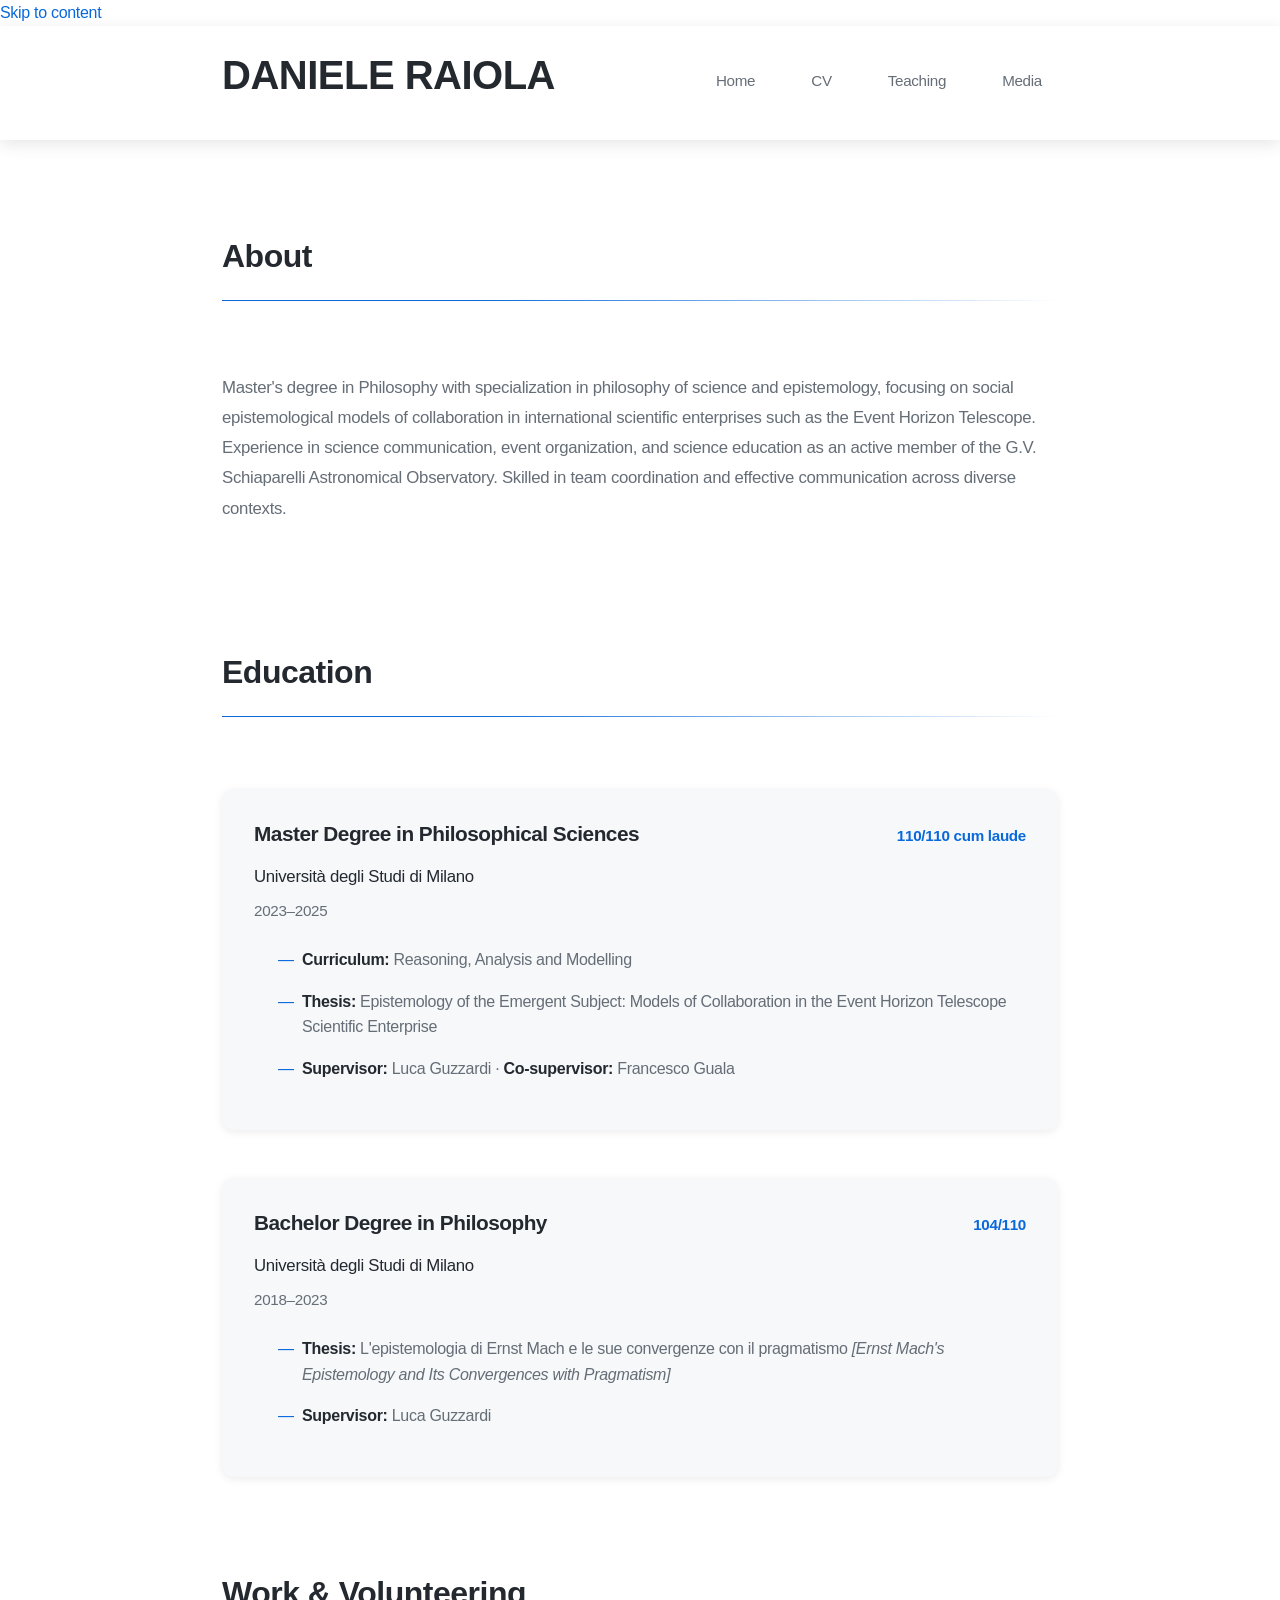
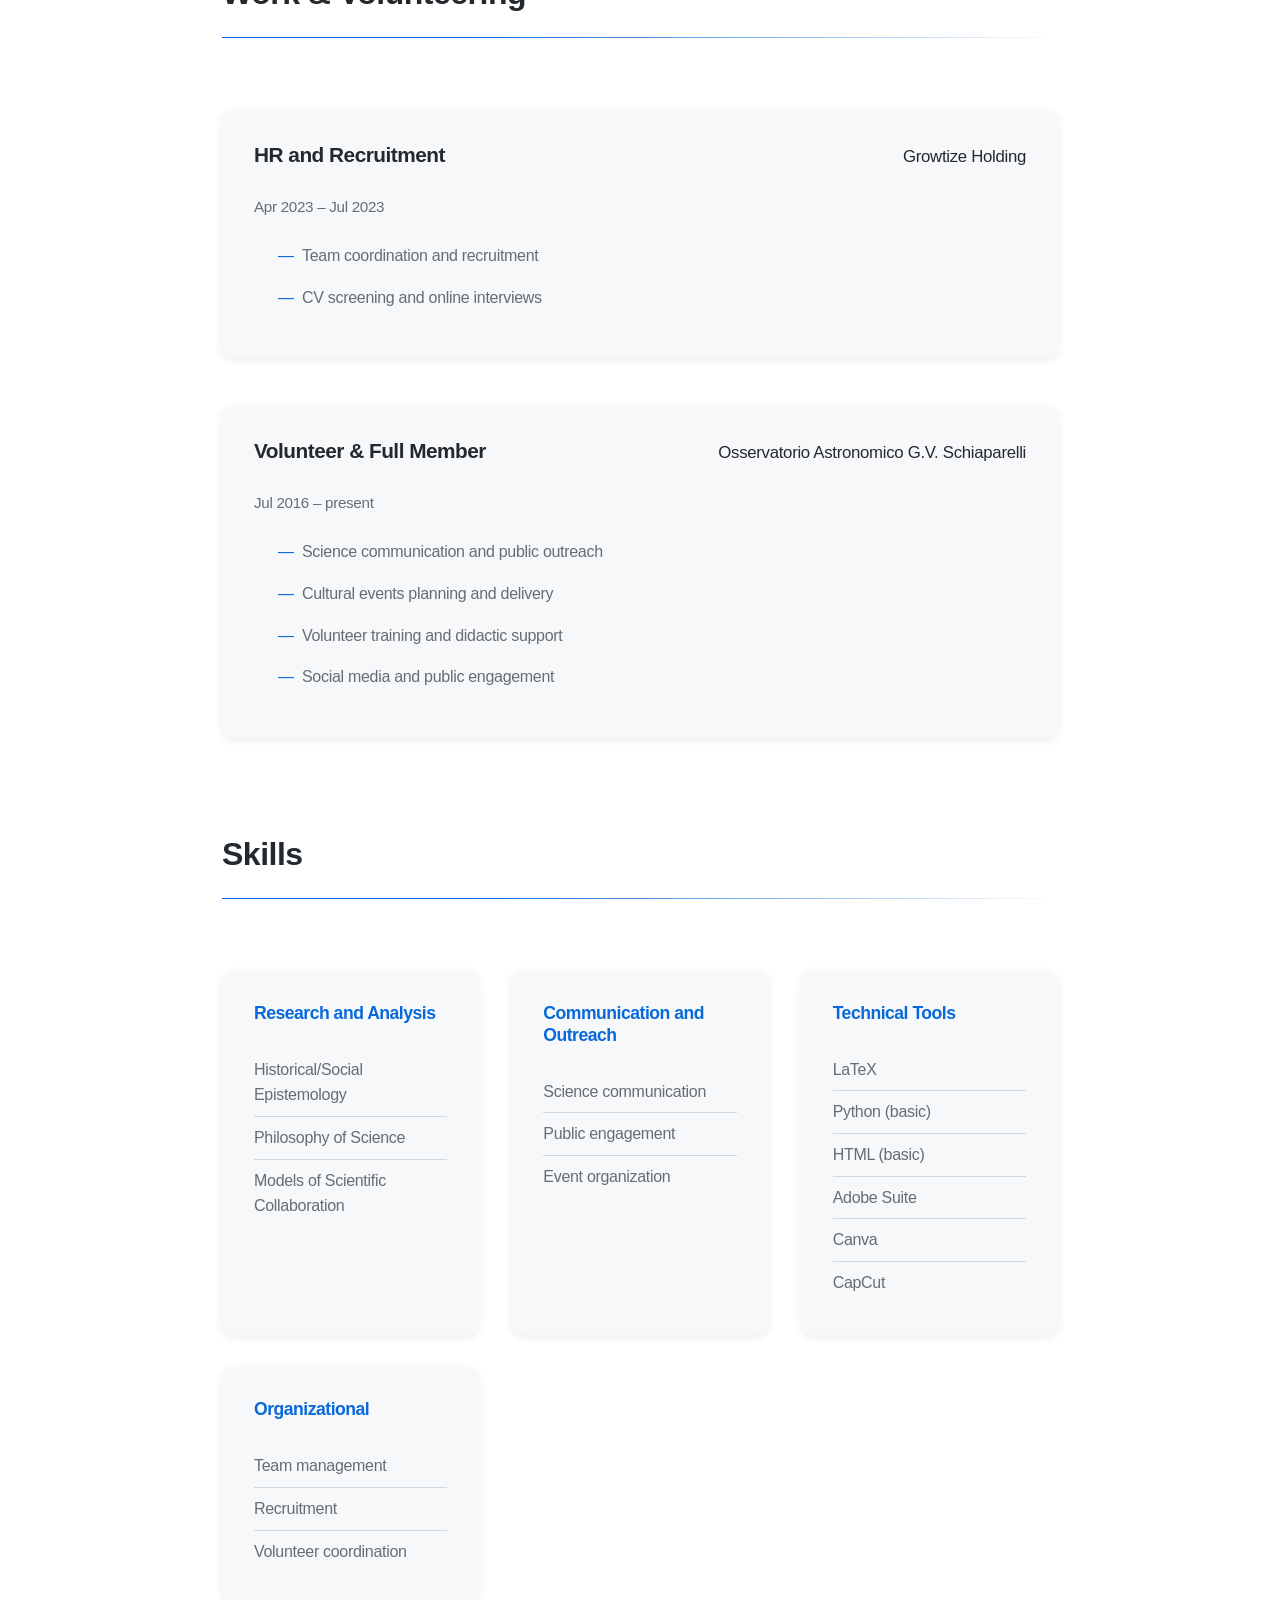
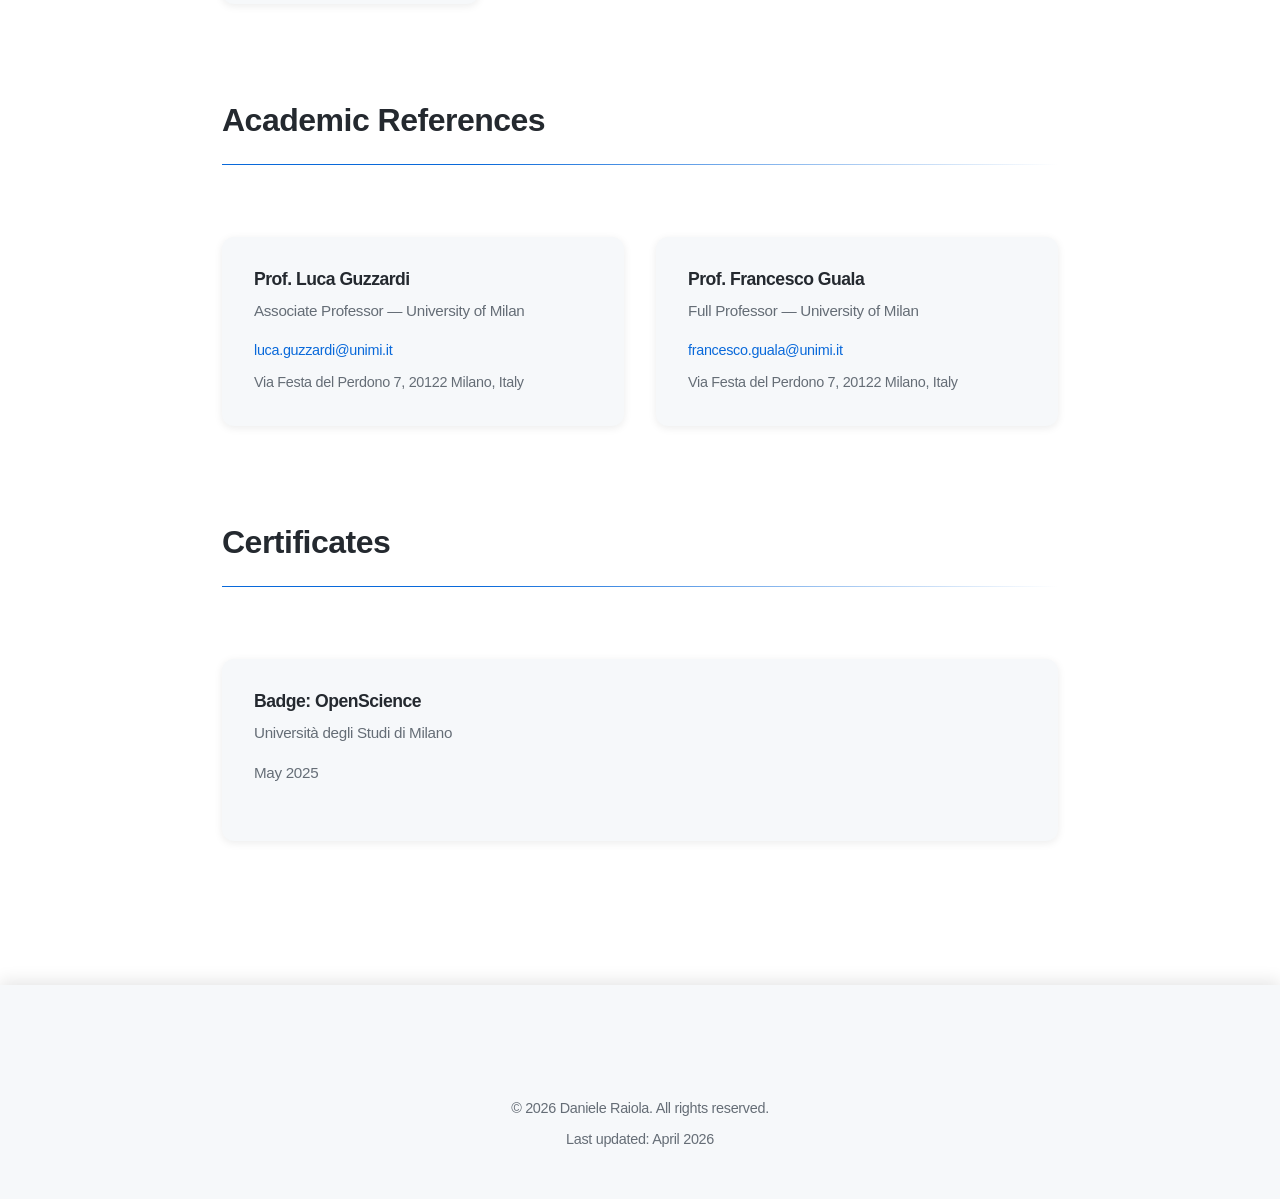
==== cv.html @ 961002ed "Add minimalist CSS styles and create teaching page - Introduced a new CSS file (main-new.css) with a" ====
<!DOCTYPE html>
<html lang="en">
<head>
    <meta charset="UTF-8">
    <meta name="viewport" content="width=device-width, initial-scale=1.0">
    <meta name="description" content="Daniele Raiola - CV">
    <meta name="author" content="Daniele Raiola">
    <title>CV - Daniele Raiola</title>
    <link rel="stylesheet" href="styles/main.css">
</head>
<body>
    <a href="#main-content" class="skip-to-content">Skip to content</a>

    <!-- Navigation Header -->
    <header class="header">
        <div class="container">
            <div class="header-content">
                <div class="title-block">
                    <h1>DANIELE RAIOLA</h1>
                </div>
                <nav class="nav">
                    <a href="index.html" class="nav-link">Home</a>
                    <a href="cv.html" class="nav-link active">CV</a>
                    <a href="teaching.html" class="nav-link">Teaching</a>
                    <a href="media.html" class="nav-link">Media</a>
                </nav>
            </div>
        </div>
    </header>

    <main id="main-content">
        <!-- About Section -->
        <section class="section">
            <div class="container">
                <h2>About</h2>
                <p class="section-intro">
                    Master's degree in Philosophy with specialization in philosophy of science and epistemology, 
                    focusing on social epistemological models of collaboration in international scientific enterprises 
                    such as the Event Horizon Telescope. Experience in science communication, event organization, and 
                    science education as an active member of the G.V. Schiaparelli Astronomical Observatory. Skilled in 
                    team coordination and effective communication across diverse contexts.
                </p>
            </div>
        </section>

        <!-- Education Section -->
        <section class="section">
            <div class="container">
                <h2>Education</h2>
                
                <article class="education-item">
                    <div class="education-header">
                        <h3 class="degree-title">Master Degree in Philosophical Sciences</h3>
                        <span class="grade">110/110 cum laude</span>
                    </div>
                    <p class="institution">Università degli Studi di Milano</p>
                    <p class="date">2023–2025</p>
                    <ul class="details-list">
                        <li><strong>Curriculum:</strong> Reasoning, Analysis and Modelling</li>
                        <li><strong>Thesis:</strong> Epistemology of the Emergent Subject: Models of Collaboration in the Event Horizon Telescope Scientific Enterprise</li>
                        <li><strong>Supervisor:</strong> Luca Guzzardi · <strong>Co-supervisor:</strong> Francesco Guala</li>
                    </ul>
                </article>

                <article class="education-item">
                    <div class="education-header">
                        <h3 class="degree-title">Bachelor Degree in Philosophy</h3>
                        <span class="grade">104/110</span>
                    </div>
                    <p class="institution">Università degli Studi di Milano</p>
                    <p class="date">2018–2023</p>
                    <ul class="details-list">
                        <li><strong>Thesis:</strong> L'epistemologia di Ernst Mach e le sue convergenze con il pragmatismo <em>[Ernst Mach's Epistemology and Its Convergences with Pragmatism]</em></li>
                        <li><strong>Supervisor:</strong> Luca Guzzardi</li>
                    </ul>
                </article>
            </div>
        </section>

        <!-- Work & Volunteering Section -->
        <section class="section">
            <div class="container">
                <h2>Work & Volunteering</h2>

                <article class="work-item">
                    <div class="work-header">
                        <h3 class="position-title">HR and Recruitment</h3>
                        <p class="organization">Growtize Holding</p>
                    </div>
                    <p class="date">Apr 2023 – Jul 2023</p>
                    <ul class="details-list">
                        <li>Team coordination and recruitment</li>
                        <li>CV screening and online interviews</li>
                    </ul>
                </article>

                <article class="work-item">
                    <div class="work-header">
                        <h3 class="position-title">Volunteer & Full Member</h3>
                        <p class="organization">Osservatorio Astronomico G.V. Schiaparelli</p>
                    </div>
                    <p class="date">Jul 2016 – present</p>
                    <ul class="details-list">
                        <li>Science communication and public outreach</li>
                        <li>Cultural events planning and delivery</li>
                        <li>Volunteer training and didactic support</li>
                        <li>Social media and public engagement</li>
                    </ul>
                </article>
            </div>
        </section>

        <!-- Skills Section -->
        <section class="section">
            <div class="container">
                <h2>Skills</h2>
                
                <div class="skills-grid">
                    <article class="skill-category">
                        <h3 class="skill-category-title">Research and Analysis</h3>
                        <ul class="skill-list">
                            <li>Historical/Social Epistemology</li>
                            <li>Philosophy of Science</li>
                            <li>Models of Scientific Collaboration</li>
                        </ul>
                    </article>

                    <article class="skill-category">
                        <h3 class="skill-category-title">Communication and Outreach</h3>
                        <ul class="skill-list">
                            <li>Science communication</li>
                            <li>Public engagement</li>
                            <li>Event organization</li>
                        </ul>
                    </article>

                    <article class="skill-category">
                        <h3 class="skill-category-title">Technical Tools</h3>
                        <ul class="skill-list">
                            <li>LaTeX</li>
                            <li>Python (basic)</li>
                            <li>HTML (basic)</li>
                            <li>Adobe Suite</li>
                            <li>Canva</li>
                            <li>CapCut</li>
                        </ul>
                    </article>

                    <article class="skill-category">
                        <h3 class="skill-category-title">Organizational</h3>
                        <ul class="skill-list">
                            <li>Team management</li>
                            <li>Recruitment</li>
                            <li>Volunteer coordination</li>
                        </ul>
                    </article>
                </div>
            </div>
        </section>

        <!-- Academic References Section -->
        <section class="section">
            <div class="container">
                <h2>Academic References</h2>
                
                <div class="references-grid">
                    <article class="reference-item">
                        <h3 class="reference-name">Prof. Luca Guzzardi</h3>
                        <p class="reference-title">Associate Professor — University of Milan</p>
                        <ul class="reference-contact">
                            <li><a href="mailto:luca.guzzardi@unimi.it">luca.guzzardi@unimi.it</a></li>
                            <li>Via Festa del Perdono 7, 20122 Milano, Italy</li>
                        </ul>
                    </article>

                    <article class="reference-item">
                        <h3 class="reference-name">Prof. Francesco Guala</h3>
                        <p class="reference-title">Full Professor — University of Milan</p>
                        <ul class="reference-contact">
                            <li><a href="mailto:francesco.guala@unimi.it">francesco.guala@unimi.it</a></li>
                            <li>Via Festa del Perdono 7, 20122 Milano, Italy</li>
                        </ul>
                    </article>
                </div>
            </div>
        </section>

        <!-- Certificates Section -->
        <section class="section">
            <div class="container">
                <h2>Certificates</h2>
                
                <article class="certificate-item">
                    <h3 class="cert-title">Badge: OpenScience</h3>
                    <p class="cert-issuer">Università degli Studi di Milano</p>
                    <p class="date">May 2025</p>
                </article>
            </div>
        </section>
    </main>

    <!-- Footer -->
    <footer class="footer">
        <div class="container">
            <div class="footer-meta">
                <p class="copyright">© 2026 Daniele Raiola. All rights reserved.</p>
                <p class="last-updated">Last updated: April 2026</p>
            </div>
        </div>
    </footer>

    <!-- Smooth scroll behavior script -->
    <script>
        document.querySelectorAll('a[href^="#"]').forEach(anchor => {
            anchor.addEventListener('click', function (e) {
                e.preventDefault();
                const target = document.querySelector(this.getAttribute('href'));
                if (target) {
                    target.scrollIntoView({
                        behavior: 'smooth',
                        block: 'start'
                    });
                }
            });
        });
    </script>
</body>
</html>
---- styles/main.css ----
/* ============================================================================
   ACADEMIC PORTFOLIO - DANIELE RAIOLA
   Clean, minimal design with dark-mode support
   ============================================================================ */

/* CSS Variables - Dark Mode (Default) */
:root {
    --color-bg: #0d1117;
    --color-bg-alt: #161b22;
    --color-text: #e0e0e0;
    --color-text-secondary: #a0a0a0;
    --color-accent: #58a6ff;
    --color-border: #30363d;
    --color-hover: #1f6feb;
    
    --font-primary: -apple-system, BlinkMacSystemFont, "Segoe UI", Roboto, "Helvetica Neue", Arial, sans-serif;
    --font-mono: "SF Mono", Monaco, "Cascadia Code", "Roboto Mono", Consolas, "Courier New", monospace;
    
    --spacing-xs: 0.5rem;
    --spacing-sm: 1rem;
    --spacing-md: 1.5rem;
    --spacing-lg: 2rem;
    --spacing-xl: 3rem;
    
    --transition: all 0.3s cubic-bezier(0.4, 0.0, 0.2, 1);
    --transition-fast: all 0.15s cubic-bezier(0.4, 0.0, 0.2, 1);
    --transition-slow: all 0.5s cubic-bezier(0.4, 0.0, 0.2, 1);
    
    /* Neumorphism Shadow Depth */
    --shadow-sm: 0 2px 8px rgba(0, 0, 0, 0.15);
    --shadow-md: 0 4px 16px rgba(0, 0, 0, 0.2);
    --shadow-lg: 0 8px 24px rgba(0, 0, 0, 0.25);
    --shadow-xl: 0 12px 32px rgba(0, 0, 0, 0.3);
    --shadow-inset: inset 0 2px 4px rgba(0, 0, 0, 0.2);
    --shadow-inset-light: inset 0 1px 2px rgba(0, 0, 0, 0.1);
    
    --border-radius-sm: 8px;
    --border-radius-md: 12px;
    --border-radius-lg: 16px;
}

/* CSS Variables - Light Mode */
@media (prefers-color-scheme: light) {
    :root {
        --color-bg: #ffffff;
        --color-bg-alt: #f6f8fa;
        --color-text: #24292f;
        --color-text-secondary: #656d76;
        --color-accent: #0969da;
        --color-border: #d0d7de;
        --color-hover: #0860ca;
        
        /* Light Mode Shadow Depth */
        --shadow-sm: 0 2px 8px rgba(0, 0, 0, 0.08);
        --shadow-md: 0 4px 16px rgba(0, 0, 0, 0.1);
        --shadow-lg: 0 8px 24px rgba(0, 0, 0, 0.12);
        --shadow-xl: 0 12px 32px rgba(0, 0, 0, 0.15);
        --shadow-inset: inset 0 2px 4px rgba(0, 0, 0, 0.05);
        --shadow-inset-light: inset 0 1px 2px rgba(0, 0, 0, 0.03);
    }
}

/* ============================================================================
   RESET & BASE STYLES
   ============================================================================ */

* {
    margin: 0;
    padding: 0;
    box-sizing: border-box;
}

html {
    scroll-behavior: smooth;
}

body {
    font-family: var(--font-primary);
    background-color: var(--color-bg);
    color: var(--color-text);
    line-height: 1.6;
    letter-spacing: -0.3px;
    transition: background-color var(--transition-slow), color var(--transition-slow);
}

/* ============================================================================
   TYPOGRAPHY
   ============================================================================ */

h1, h2, h3, h4, h5, h6 {
    font-weight: 600;
    line-height: 1.25;
    margin-bottom: var(--spacing-md);
    letter-spacing: -0.5px;
}

h1 {
    font-size: 2.5rem;
    margin-bottom: var(--spacing-sm);
}

h2 {
    font-size: 2rem;
    border-bottom: none;
    padding-bottom: var(--spacing-md);
    margin-bottom: var(--spacing-xl);
    position: relative;
}

h2::after {
    content: '';
    display: block;
    width: 100%;
    height: 1px;
    background: linear-gradient(90deg, var(--color-accent) 0%, var(--color-accent) 30%, transparent 100%);
    margin-top: var(--spacing-md);
}

h3 {
    font-size: 1.5rem;
}

h4 {
    font-size: 1.125rem;
}

p {
    margin-bottom: var(--spacing-md);
}

/* Section title special style */
.section-title {
    font-size: 2rem;
    margin-top: 0;
}

.main-title {
    color: var(--color-text);
    margin-bottom: var(--spacing-xs);
}

.tagline {
    font-size: 1rem;
    color: var(--color-text-secondary);
    font-weight: 400;
    letter-spacing: 0.5px;
    margin-bottom: 0;
}

/* ============================================================================
   LINKS & INTERACTIVE
   ============================================================================ */

a {
    color: var(--color-accent);
    text-decoration: none;
    transition: color var(--transition-fast);
    position: relative;
}

a:hover {
    color: var(--color-hover);
    text-decoration: none;
}

a:not(.nav-link):not(.download-btn)::after {
    content: '';
    position: absolute;
    bottom: -2px;
    left: 0;
    width: 0;
    height: 2px;
    background-color: var(--color-hover);
    transition: width var(--transition-fast);
}

a:not(.nav-link):not(.download-btn):hover::after {
    width: 100%;
}

/* ============================================================================
   LAYOUT & CONTAINER
   ============================================================================ */

.container {
    max-width: 900px;
    margin: 0 auto;
    padding: 0 var(--spacing-lg);
}

main {
    padding: var(--spacing-xl) 0;
}

/* ============================================================================
   HEADER & NAVIGATION
   ============================================================================ */

.header {
    background-color: var(--color-bg-alt);
    border-bottom: none;
    position: sticky;
    top: 0;
    z-index: 100;
    backdrop-filter: blur(10px);
    background-color: rgba(13, 17, 23, 0.85);
    box-shadow: var(--shadow-md);
    transition: box-shadow var(--transition);
}

@media (prefers-color-scheme: light) {
    .header {
        background-color: rgba(255, 255, 255, 0.85);
        box-shadow: var(--shadow-md);
    }
}

.header-content {
    display: flex;
    justify-content: space-between;
    align-items: center;
    padding: var(--spacing-md) 0;
    gap: var(--spacing-lg);
}

.title-block {
    flex-shrink: 0;
}

.nav {
    display: flex;
    gap: var(--spacing-md);
    flex-wrap: wrap;
    justify-content: flex-end;
    align-items: center;
}

.nav-link {
    font-size: 0.95rem;
    font-weight: 500;
    color: var(--color-text-secondary);
    padding: var(--spacing-xs) var(--spacing-sm);
    border-bottom: 2px solid transparent;
    transition: var(--transition-fast);
    position: relative;
}

.nav-link:hover {
    color: var(--color-accent);
    border-bottom-color: var(--color-accent);
    text-decoration: none;
    transform: translateY(-2px);
}

/* ============================================================================
   SECTIONS
   ============================================================================ */

.section {
    padding: var(--spacing-xl) 0;
    border-bottom: none;
}

.section-intro {
    font-size: 1.05rem;
    color: var(--color-text-secondary);
    line-height: 1.8;
    margin-bottom: var(--spacing-lg);
}

/* ============================================================================
   EDUCATION & WORK ITEMS
   ============================================================================ */

.education-item,
.work-item {
    margin-bottom: var(--spacing-xl);
    padding: var(--spacing-lg);
    border-bottom: none;
    background-color: var(--color-bg-alt);
    border-radius: var(--border-radius-md);
    box-shadow: var(--shadow-sm);
    transition: var(--transition);
}

.education-item:hover,
.work-item:hover {
    box-shadow: var(--shadow-lg);
    transform: translateY(-2px);
}

.education-item:last-child,
.work-item:last-child {
    margin-bottom: 0;
}

.education-header,
.work-header {
    display: flex;
    justify-content: space-between;
    align-items: baseline;
    gap: var(--spacing-md);
    margin-bottom: var(--spacing-sm);
    flex-wrap: wrap;
}

.degree-title,
.position-title {
    margin-bottom: 0;
    font-size: 1.3rem;
}

.grade {
    font-size: 0.95rem;
    color: var(--color-accent);
    font-weight: 600;
    white-space: nowrap;
}

.institution,
.organization {
    font-size: 1.05rem;
    font-weight: 500;
    color: var(--color-text);
    margin-bottom: var(--spacing-xs);
}

.date {
    font-size: 0.95rem;
    color: var(--color-text-secondary);
    margin-bottom: var(--spacing-md);
}

.details-list {
    list-style: none;
    padding-left: var(--spacing-md);
}

.details-list li {
    margin-bottom: var(--spacing-sm);
    color: var(--color-text-secondary);
    position: relative;
    padding-left: var(--spacing-md);
}

.details-list li::before {
    content: "—";
    position: absolute;
    left: 0;
    color: var(--color-accent);
}

.details-list strong {
    color: var(--color-text);
    font-weight: 600;
}

/* ============================================================================
   SKILLS GRID
   ============================================================================ */

.skills-grid {
    display: grid;
    grid-template-columns: repeat(auto-fit, minmax(250px, 1fr));
    gap: var(--spacing-lg);
    margin-top: var(--spacing-lg);
}

.skill-category {
    padding: var(--spacing-lg);
    background-color: var(--color-bg-alt);
    border: none;
    border-radius: var(--border-radius-md);
    box-shadow: var(--shadow-sm);
    transition: var(--transition);
}

.skill-category:hover {
    box-shadow: var(--shadow-lg);
    transform: translateY(-4px);
    background-color: var(--color-bg-alt);
}

@media (prefers-color-scheme: light) {
    .skill-category:hover {
        background-color: var(--color-bg-alt);
    }
}

.skill-category-title {
    color: var(--color-accent);
    font-size: 1.1rem;
    margin-bottom: var(--spacing-md);
}

.skill-list {
    list-style: none;
}

.skill-list li {
    padding: var(--spacing-xs) 0;
    color: var(--color-text-secondary);
    border-bottom: 1px solid var(--color-border);
    padding-bottom: var(--spacing-xs);
}

.skill-list li:last-child {
    border-bottom: none;
}

/* ============================================================================
   SPEAKING & CONFERENCES
   ============================================================================ */

.speaking-subsection {
    margin-bottom: var(--spacing-xl);
}

.speaking-subsection:last-child {
    margin-bottom: 0;
}

.subsection-title {
    font-size: 1.3rem;
    color: var(--color-accent);
    margin-top: var(--spacing-lg);
    margin-bottom: var(--spacing-md);
    border-left: 3px solid var(--color-accent);
    padding-left: var(--spacing-md);
}

.speaking-item {
    margin-bottom: var(--spacing-lg);
    padding-bottom: var(--spacing-lg);
    border-bottom: 1px solid var(--color-border);
}

.speaking-item:last-child {
    border-bottom: none;
    margin-bottom: 0;
    padding-bottom: 0;
}

.speaking-title {
    font-size: 1.15rem;
    color: var(--color-text);
    margin-bottom: var(--spacing-xs);
}

.speaking-subtitle {
    font-size: 0.95rem;
    color: var(--color-text-secondary);
    font-style: italic;
    margin-bottom: var(--spacing-sm);
}

.location {
    font-size: 0.95rem;
    color: var(--color-text-secondary);
    margin-top: var(--spacing-xs);
}

/* ============================================================================
   REFERENCES & CERTIFICATES
   ============================================================================ */

.references-grid {
    display: grid;
    grid-template-columns: repeat(auto-fit, minmax(280px, 1fr));
    gap: var(--spacing-lg);
    margin-top: var(--spacing-lg);
}

.reference-item,
.certificate-item {
    padding: var(--spacing-lg);
    background-color: var(--color-bg-alt);
    border: none;
    border-radius: var(--border-radius-md);
    box-shadow: var(--shadow-sm);
    transition: var(--transition);
}

.reference-item:hover,
.certificate-item:hover {
    box-shadow: var(--shadow-lg);
    transform: translateY(-4px);
    background-color: var(--color-bg-alt);
}

@media (prefers-color-scheme: light) {
    .reference-item:hover,
    .certificate-item:hover {
        background-color: var(--color-bg-alt);
    }
}

.reference-name {
    font-size: 1.1rem;
    margin-bottom: var(--spacing-xs);
}

.reference-title {
    font-size: 0.95rem;
    color: var(--color-text-secondary);
    margin-bottom: var(--spacing-sm);
}

.reference-contact {
    list-style: none;
}

.reference-contact li {
    font-size: 0.9rem;
    color: var(--color-text-secondary);
    margin-bottom: var(--spacing-xs);
}

.reference-contact li:last-child {
    margin-bottom: 0;
}

.cert-title {
    font-size: 1.1rem;
    margin-bottom: var(--spacing-xs);
}

.cert-issuer {
    font-size: 0.95rem;
    color: var(--color-text-secondary);
    margin-bottom: var(--spacing-sm);
}

/* ============================================================================
   FOOTER / CONTACT
   ============================================================================ */

.footer {
    background-color: var(--color-bg-alt);
    border-top: none;
    padding: var(--spacing-xl) 0;
    margin-top: var(--spacing-xl);
    box-shadow: 0 -4px 16px rgba(0, 0, 0, 0.1);
}

.contact-info {
    display: flex;
    flex-direction: column;
    gap: var(--spacing-md);
    margin-bottom: var(--spacing-xl);
    font-size: 1.05rem;
}

.contact-item {
    display: flex;
    align-items: center;
    gap: var(--spacing-sm);
    margin-bottom: var(--spacing-sm);
}

.contact-item a {
    font-weight: 500;
}

.footer-meta {
    padding-top: var(--spacing-lg);
    border-top: none;
    font-size: 0.9rem;
    color: var(--color-text-secondary);
    text-align: center;
    margin-top: var(--spacing-lg);
}

.copyright {
    margin-bottom: var(--spacing-xs);
}

.last-updated {
    margin-bottom: 0;
}

/* ============================================================================
   DOWNLOAD SECTION
   ============================================================================ */

.download-section {
    margin: var(--spacing-lg) 0;
    text-align: center;
}

.download-btn {
    display: inline-block;
    padding: var(--spacing-sm) var(--spacing-lg);
    background-color: var(--color-accent);
    color: var(--color-bg);
    border: none;
    border-radius: var(--border-radius-md);
    font-weight: 600;
    font-size: 1rem;
    transition: var(--transition);
    text-decoration: none;
    box-shadow: var(--shadow-md);
    cursor: pointer;
    position: relative;
    overflow: hidden;
}

.download-btn:hover {
    background-color: var(--color-hover);
    color: var(--color-bg);
    text-decoration: none;
    transform: translateY(-4px);
    box-shadow: var(--shadow-lg);
}

.download-btn:active {
    transform: translateY(-1px);
    box-shadow: var(--shadow-sm);
}

@media (prefers-color-scheme: light) {
    .download-btn:active {
        transform: translateY(-1px);
        box-shadow: var(--shadow-sm);
    }
}

/* ============================================================================
   RESPONSIVE DESIGN
   ============================================================================ */

@media (max-width: 768px) {
    h1 {
        font-size: 2rem;
    }

    h2 {
        font-size: 1.5rem;
    }

    .container {
        padding: 0 var(--spacing-md);
    }

    .header-content {
        flex-direction: column;
        align-items: flex-start;
        padding: var(--spacing-md) 0;
        gap: var(--spacing-md);
    }

    .nav {
        width: 100%;
        justify-content: flex-start;
        gap: var(--spacing-sm);
    }

    .nav-link {
        font-size: 0.9rem;
        padding: var(--spacing-xs);
    }

    .education-header,
    .work-header {
        flex-direction: column;
        align-items: flex-start;
    }

    .grade {
        margin-top: var(--spacing-sm);
    }

    .skills-grid {
        grid-template-columns: 1fr;
    }

    .references-grid {
        grid-template-columns: 1fr;
    }

    main {
        padding: var(--spacing-lg) 0;
    }

    .section {
        padding: var(--spacing-lg) 0;
    }
}

@media (max-width: 480px) {
    h1 {
        font-size: 1.5rem;
    }

    h2 {
        font-size: 1.25rem;
    }

    .container {
        padding: 0 var(--spacing-sm);
    }

    .tagline {
        font-size: 0.9rem;
    }

    .nav {
        gap: var(--spacing-xs);
    }

    .nav-link {
        font-size: 0.85rem;
        padding: var(--spacing-xs) 0.375rem;
    }

    .details-list li {
        padding-left: var(--spacing-md);
        font-size: 0.95rem;
    }

    .section {
        padding: var(--spacing-md) 0;
    }

    .speaking-subsection {
        margin-bottom: var(--spacing-lg);
    }

    .subsection-title {
        font-size: 1.1rem;
    }
}

/* ============================================================================
   PRINT STYLES
   ============================================================================ */

@media print {
    .header {
        position: static;
        border-bottom: 2px solid #000;
        background-color: #fff;
        color: #000;
    }

    .nav {
        display: none;
    }

    body {
        background-color: #fff;
        color: #000;
    }

    a {
        color: #0969da;
    }

    .section {
        page-break-inside: avoid;
        border-color: #d0d7de;
    }
}
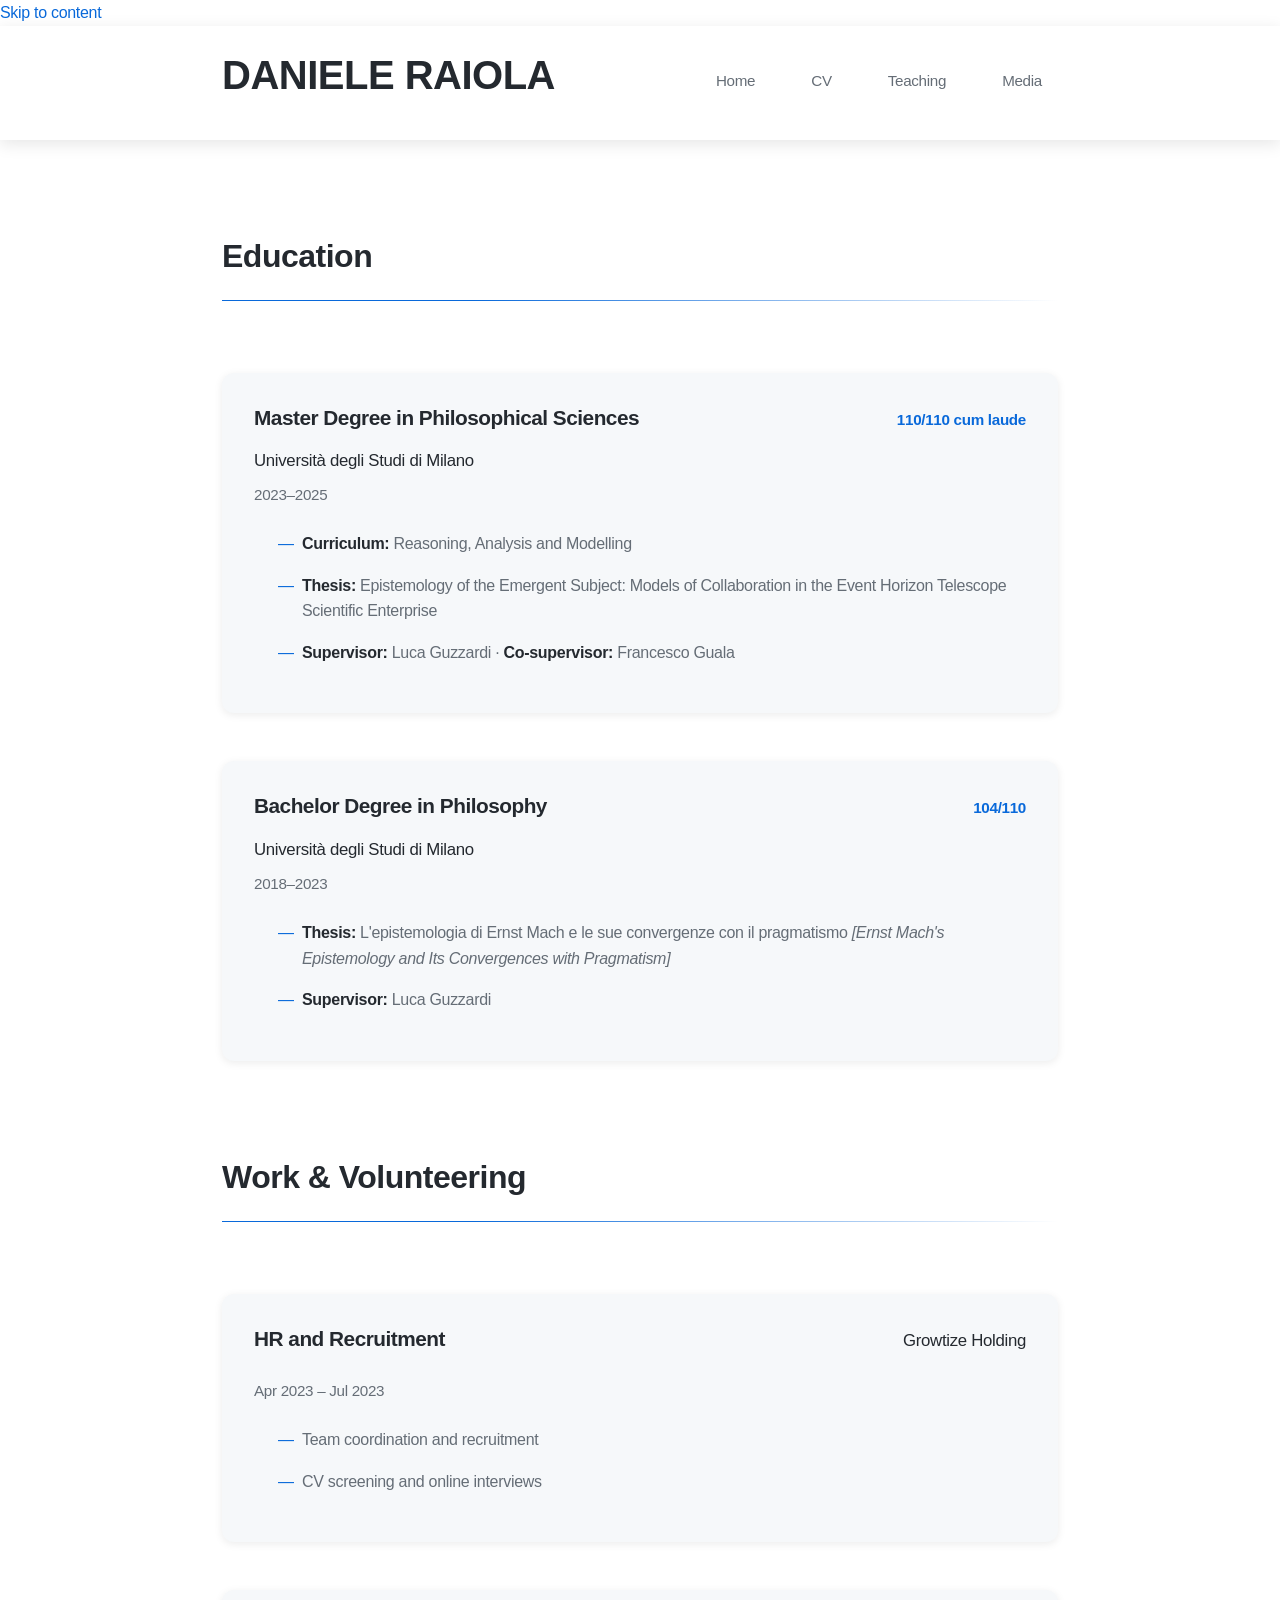
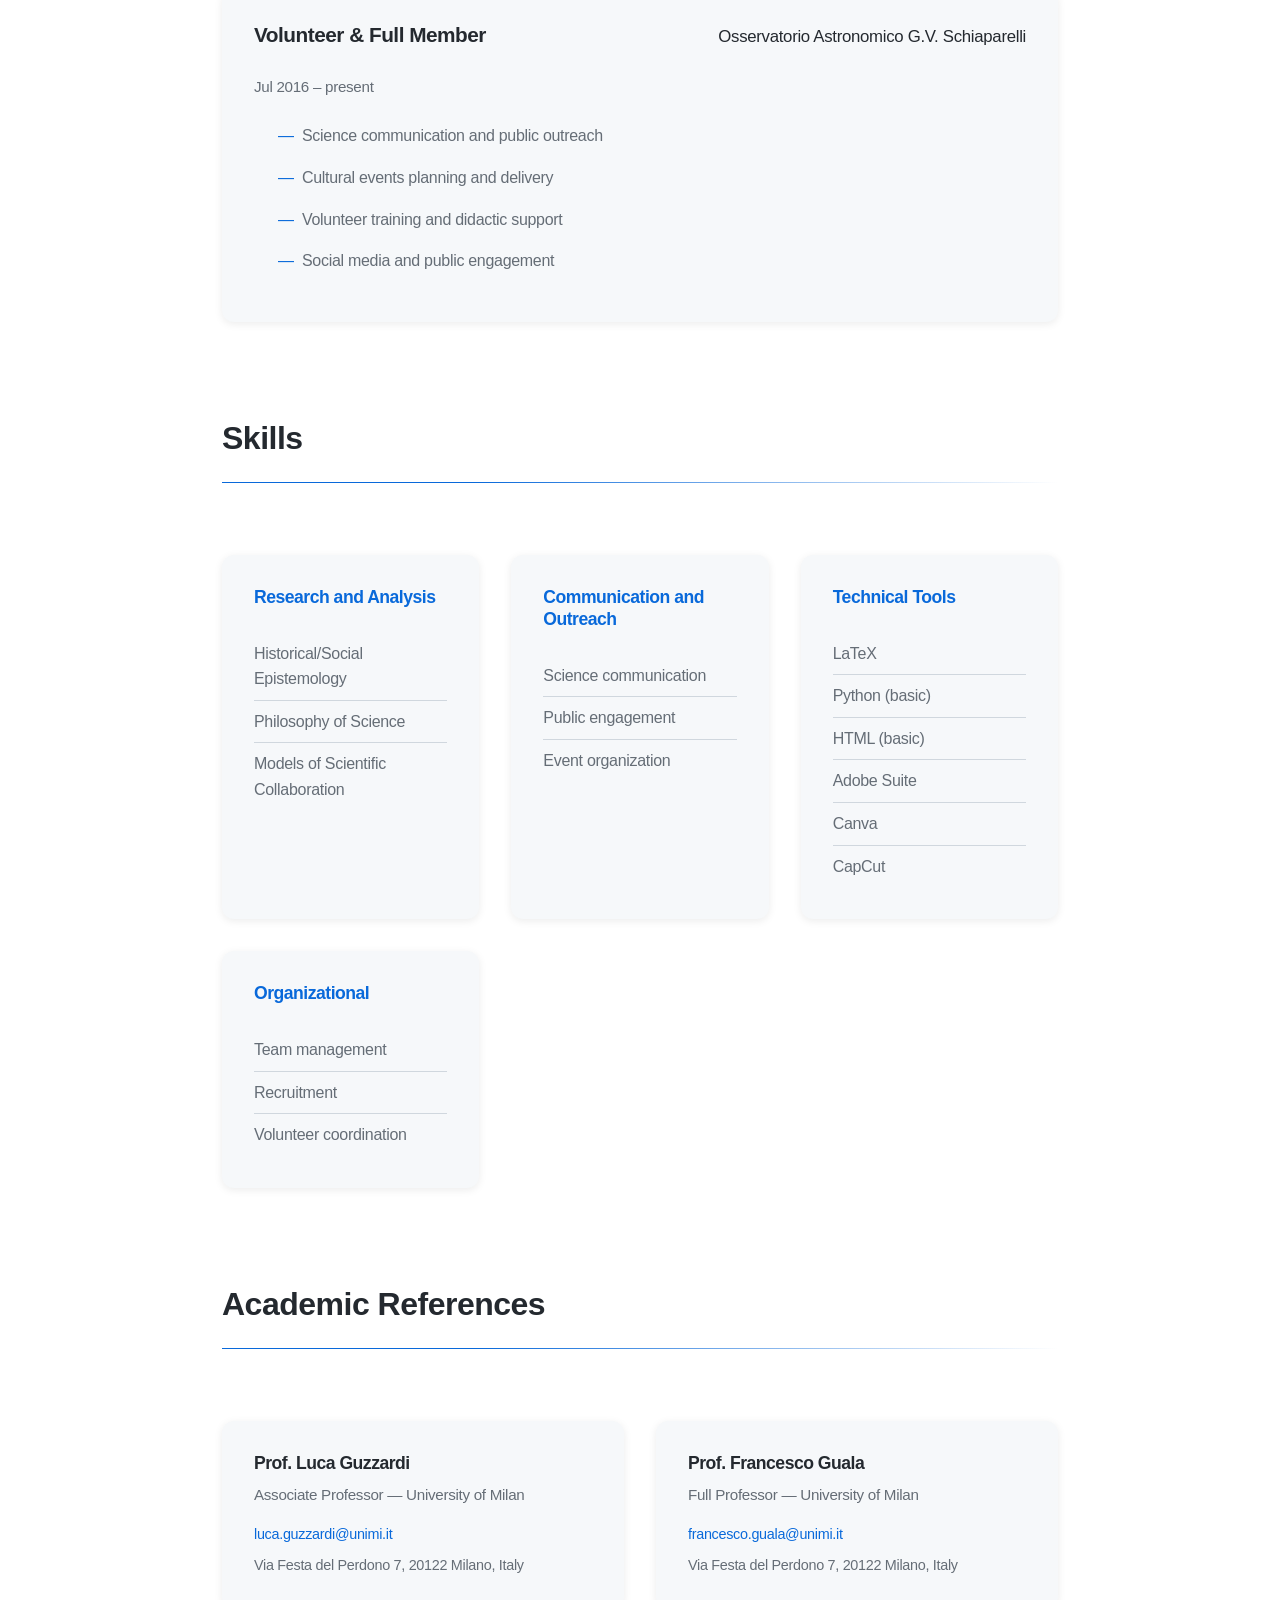
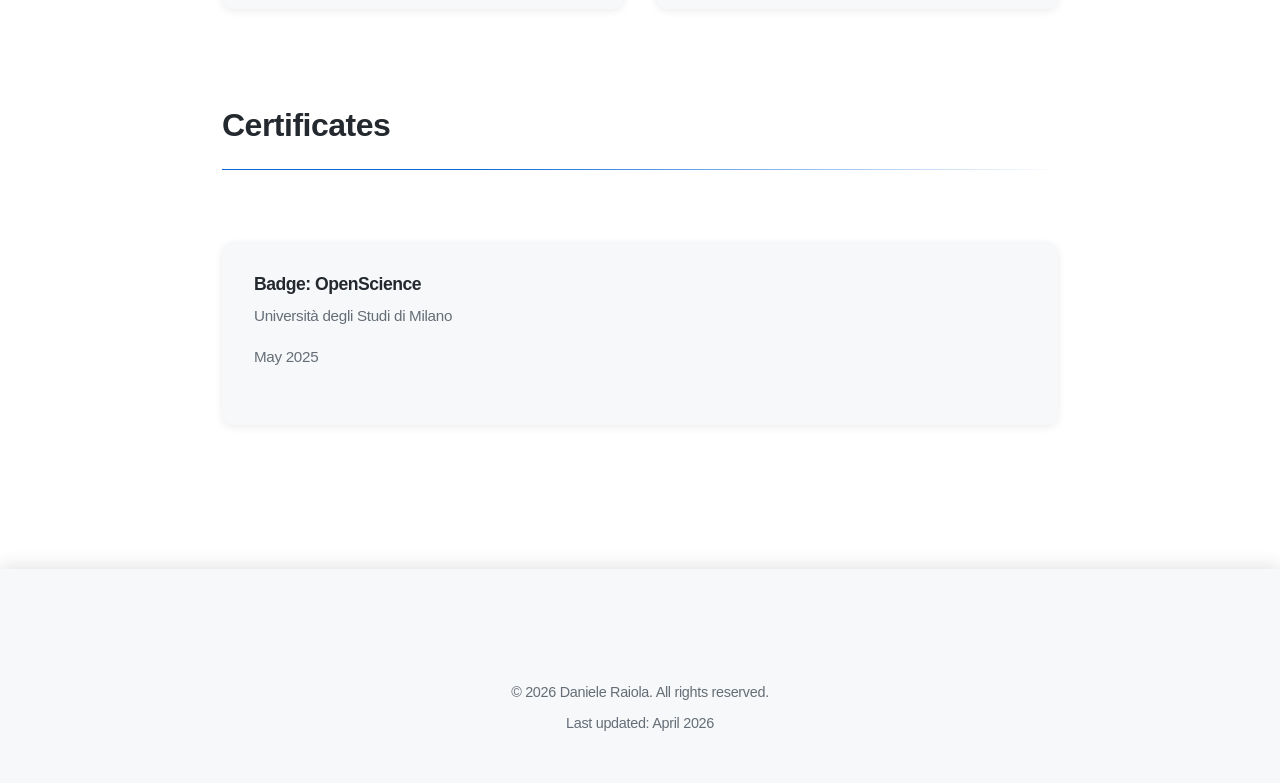
==== commit da345b3b: "Update" ====
--- a/cv.html
+++ b/cv.html
@@ -22,27 +22,13 @@
                     <a href="index.html" class="nav-link">Home</a>
                     <a href="cv.html" class="nav-link active">CV</a>
                     <a href="teaching.html" class="nav-link">Teaching</a>
-                    <a href="media.html" class="nav-link">Media</a>
+                    <a href="publications.html" class="nav-link">Media</a>
                 </nav>
             </div>
         </div>
     </header>
 
     <main id="main-content">
-        <!-- About Section -->
-        <section class="section">
-            <div class="container">
-                <h2>About</h2>
-                <p class="section-intro">
-                    Master's degree in Philosophy with specialization in philosophy of science and epistemology, 
-                    focusing on social epistemological models of collaboration in international scientific enterprises 
-                    such as the Event Horizon Telescope. Experience in science communication, event organization, and 
-                    science education as an active member of the G.V. Schiaparelli Astronomical Observatory. Skilled in 
-                    team coordination and effective communication across diverse contexts.
-                </p>
-            </div>
-        </section>
-
         <!-- Education Section -->
         <section class="section">
             <div class="container">
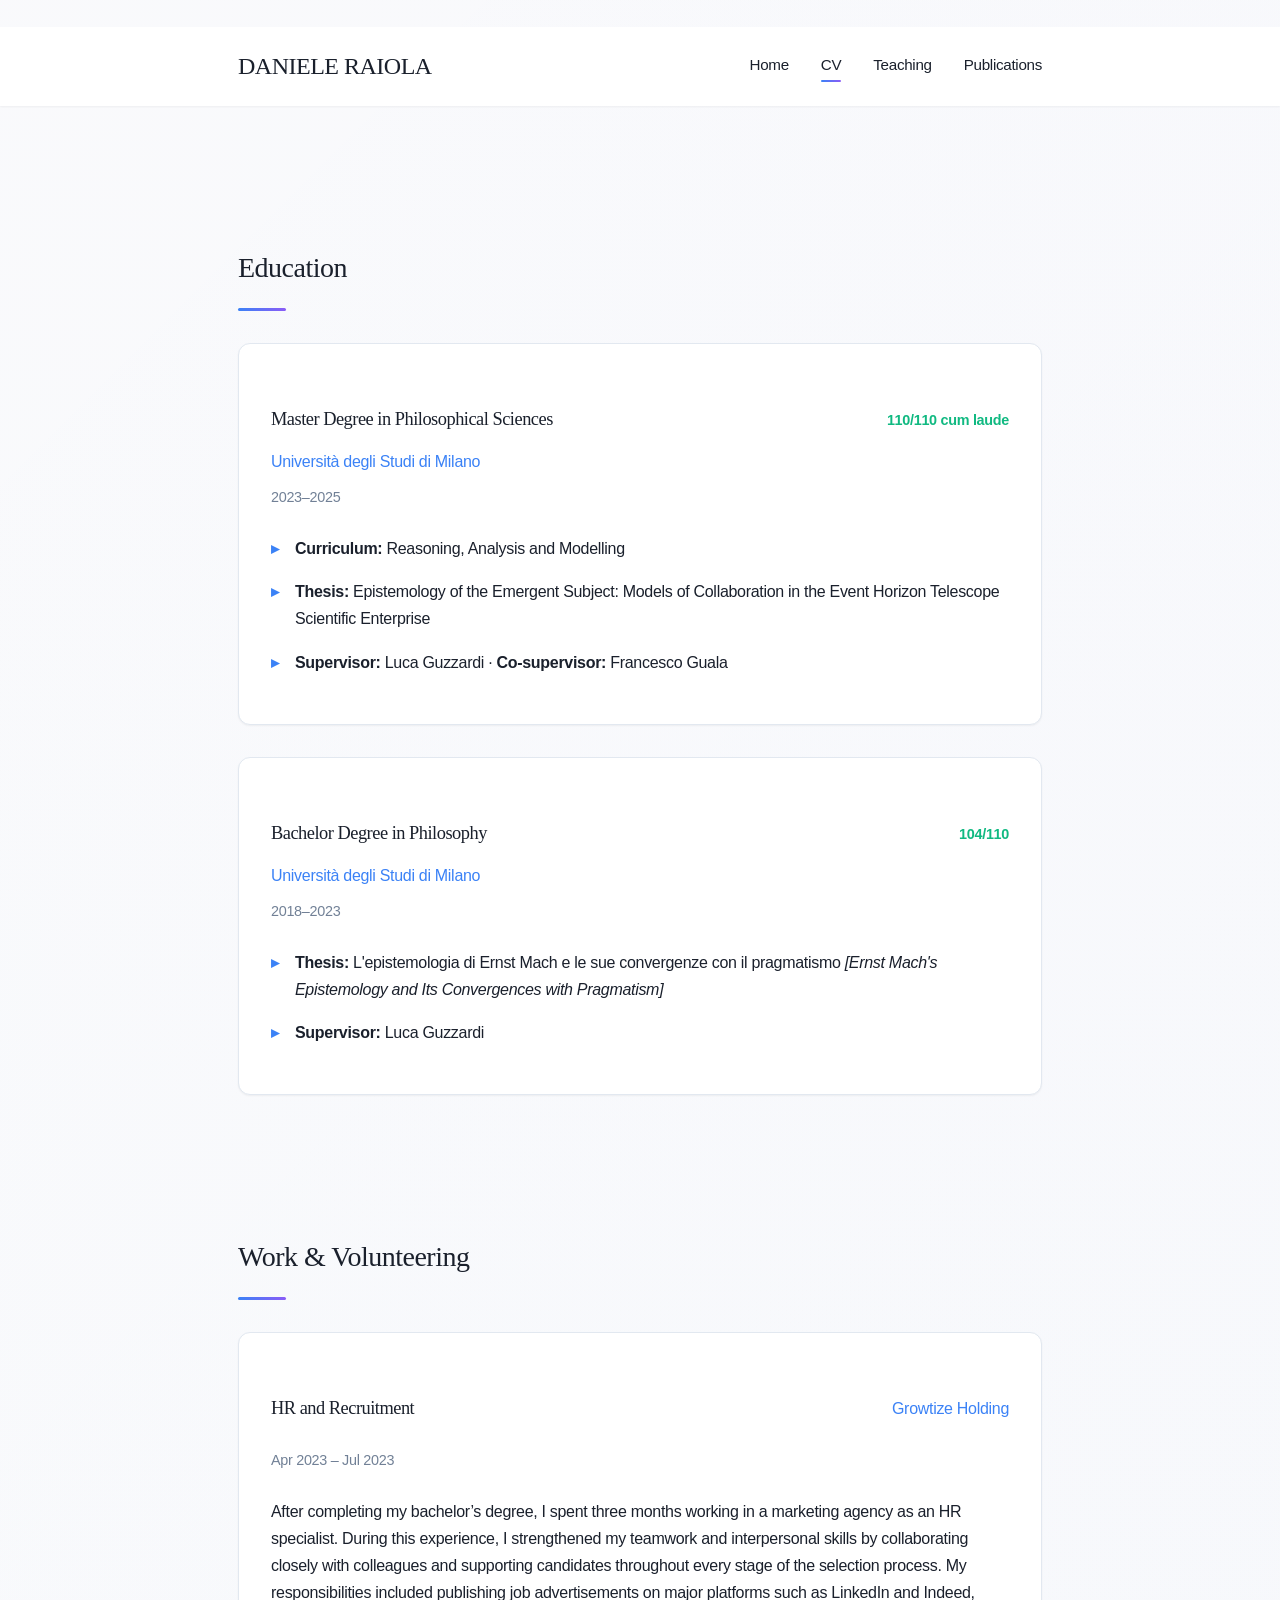
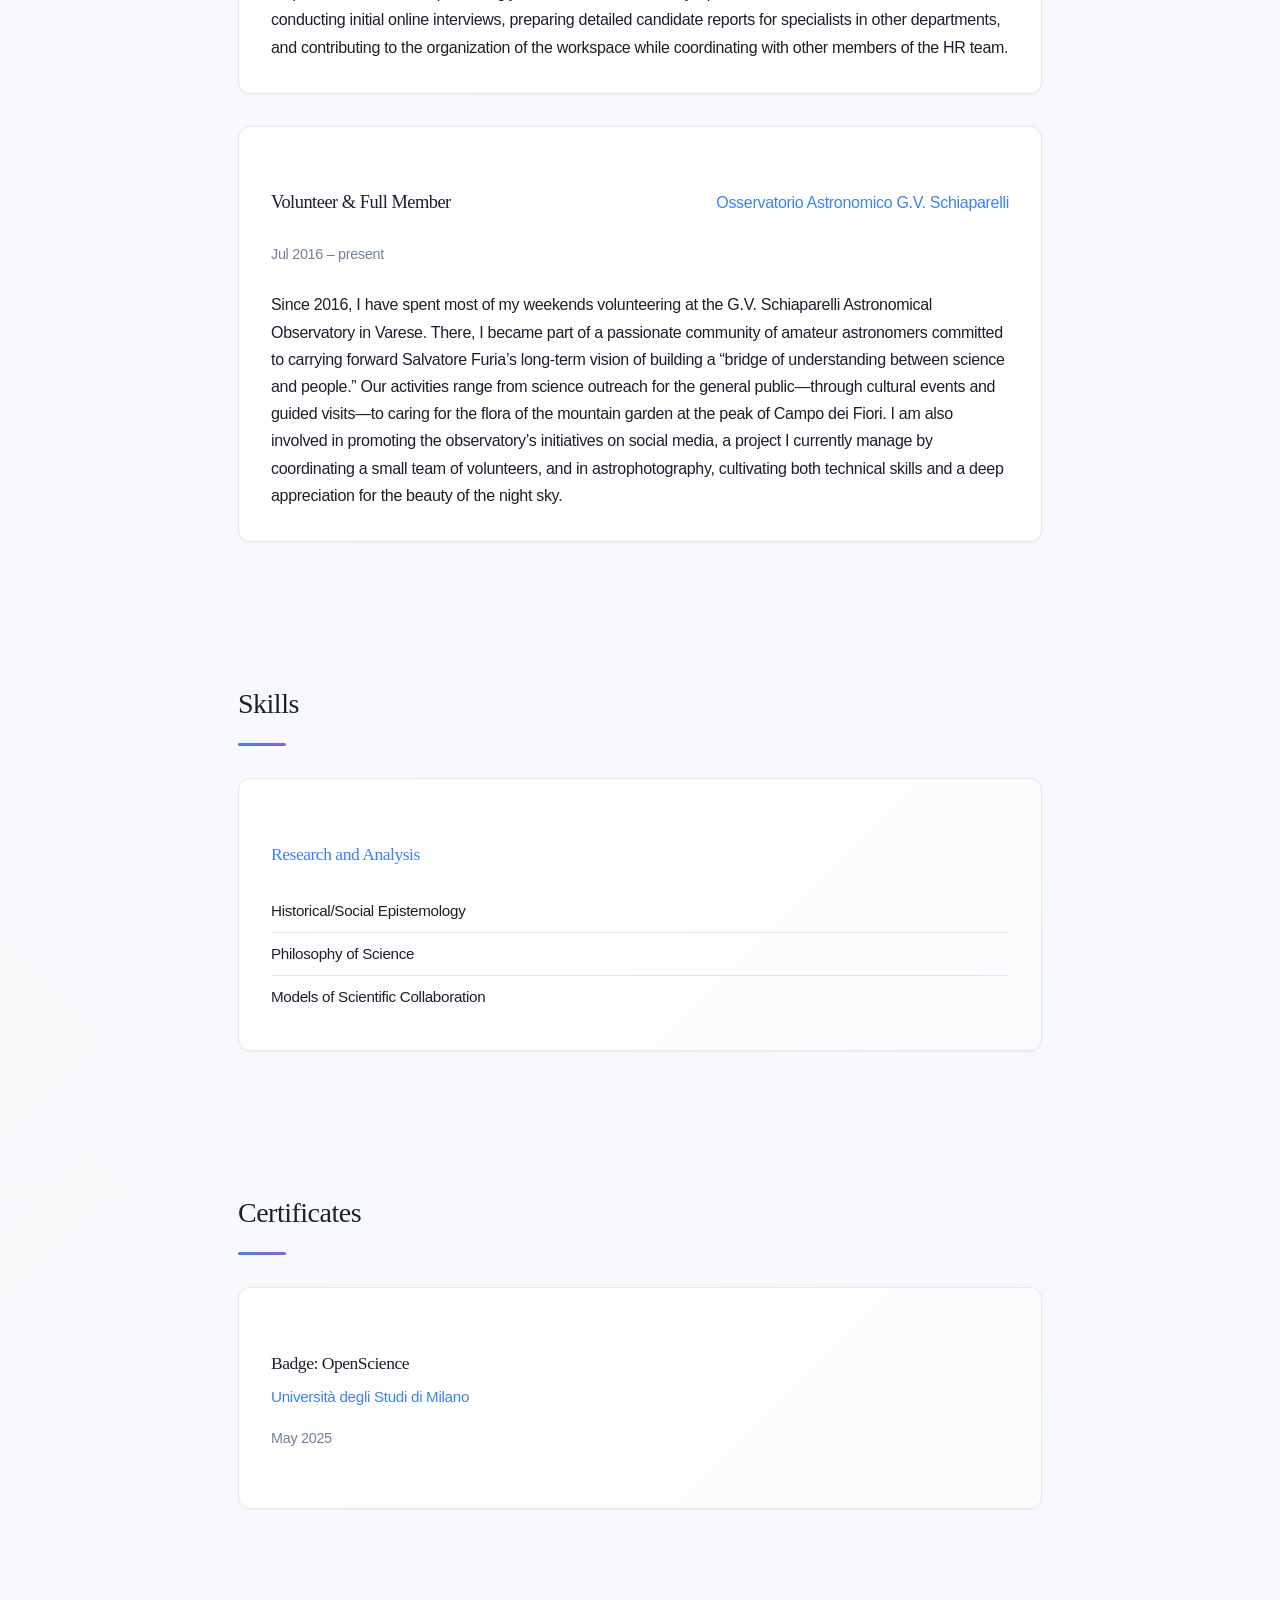
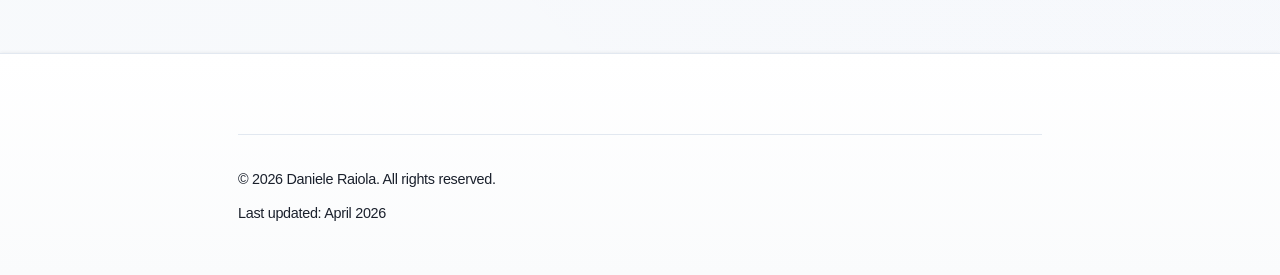
==== commit 464e133c: "Updating the copy of all sections" ====
--- a/cv.html
+++ b/cv.html
@@ -22,7 +22,7 @@
                     <a href="index.html" class="nav-link">Home</a>
                     <a href="cv.html" class="nav-link active">CV</a>
                     <a href="teaching.html" class="nav-link">Teaching</a>
-                    <a href="publications.html" class="nav-link">Media</a>
+                    <a href="publications.html" class="nav-link">Publications</a>
                 </nav>
             </div>
         </div>
@@ -75,8 +75,7 @@
                     </div>
                     <p class="date">Apr 2023 – Jul 2023</p>
                     <ul class="details-list">
-                        <li>Team coordination and recruitment</li>
-                        <li>CV screening and online interviews</li>
+                        After completing my bachelor’s degree, I spent three months working in a marketing agency as an HR specialist. During this experience, I strengthened my teamwork and interpersonal skills by collaborating closely with colleagues and supporting candidates throughout every stage of the selection process. My responsibilities included publishing job advertisements on major platforms such as LinkedIn and Indeed, conducting initial online interviews, preparing detailed candidate reports for specialists in other departments, and contributing to the organization of the workspace while coordinating with other members of the HR team.
                     </ul>
                 </article>
 
@@ -87,10 +86,7 @@
                     </div>
                     <p class="date">Jul 2016 – present</p>
                     <ul class="details-list">
-                        <li>Science communication and public outreach</li>
-                        <li>Cultural events planning and delivery</li>
-                        <li>Volunteer training and didactic support</li>
-                        <li>Social media and public engagement</li>
+                        Since 2016, I have spent most of my weekends volunteering at the G.V. Schiaparelli Astronomical Observatory in Varese. There, I became part of a passionate community of amateur astronomers committed to carrying forward Salvatore Furia’s long-term vision of building a “bridge of understanding between science and people.” Our activities range from science outreach for the general public—through cultural events and guided visits—to caring for the flora of the mountain garden at the peak of Campo dei Fiori. I am also involved in promoting the observatory’s initiatives on social media, a project I currently manage by coordinating a small team of volunteers, and in astrophotography, cultivating both technical skills and a deep appreciation for the beauty of the night sky.
                     </ul>
                 </article>
             </div>
@@ -111,62 +107,6 @@
                         </ul>
                     </article>
 
-                    <article class="skill-category">
-                        <h3 class="skill-category-title">Communication and Outreach</h3>
-                        <ul class="skill-list">
-                            <li>Science communication</li>
-                            <li>Public engagement</li>
-                            <li>Event organization</li>
-                        </ul>
-                    </article>
-
-                    <article class="skill-category">
-                        <h3 class="skill-category-title">Technical Tools</h3>
-                        <ul class="skill-list">
-                            <li>LaTeX</li>
-                            <li>Python (basic)</li>
-                            <li>HTML (basic)</li>
-                            <li>Adobe Suite</li>
-                            <li>Canva</li>
-                            <li>CapCut</li>
-                        </ul>
-                    </article>
-
-                    <article class="skill-category">
-                        <h3 class="skill-category-title">Organizational</h3>
-                        <ul class="skill-list">
-                            <li>Team management</li>
-                            <li>Recruitment</li>
-                            <li>Volunteer coordination</li>
-                        </ul>
-                    </article>
-                </div>
-            </div>
-        </section>
-
-        <!-- Academic References Section -->
-        <section class="section">
-            <div class="container">
-                <h2>Academic References</h2>
-                
-                <div class="references-grid">
-                    <article class="reference-item">
-                        <h3 class="reference-name">Prof. Luca Guzzardi</h3>
-                        <p class="reference-title">Associate Professor — University of Milan</p>
-                        <ul class="reference-contact">
-                            <li><a href="mailto:luca.guzzardi@unimi.it">luca.guzzardi@unimi.it</a></li>
-                            <li>Via Festa del Perdono 7, 20122 Milano, Italy</li>
-                        </ul>
-                    </article>
-
-                    <article class="reference-item">
-                        <h3 class="reference-name">Prof. Francesco Guala</h3>
-                        <p class="reference-title">Full Professor — University of Milan</p>
-                        <ul class="reference-contact">
-                            <li><a href="mailto:francesco.guala@unimi.it">francesco.guala@unimi.it</a></li>
-                            <li>Via Festa del Perdono 7, 20122 Milano, Italy</li>
-                        </ul>
-                    </article>
                 </div>
             </div>
         </section>
--- a/styles/main.css
+++ b/styles/main.css
@@ -1,20 +1,23 @@
 /* ============================================================================
    ACADEMIC PORTFOLIO - DANIELE RAIOLA
-   Clean, minimal design with dark-mode support
-   ============================================================================ */
-
-/* CSS Variables - Dark Mode (Default) */
+   Modern minimalist design with smooth animations and refined aesthetics
+   ============================================================================ */
+
+/* CSS Variables - Modern Refined Palette */
 :root {
-    --color-bg: #0d1117;
-    --color-bg-alt: #161b22;
-    --color-text: #e0e0e0;
-    --color-text-secondary: #a0a0a0;
-    --color-accent: #58a6ff;
-    --color-border: #30363d;
-    --color-hover: #1f6feb;
+    --color-bg: #fafbfc;
+    --color-bg-alt: #ffffff;
+    --color-text: #1a202c;
+    --color-text-light: #718096;
+    --color-border: #e2e8f0;
+    --color-accent: #3b82f6;
+    --color-accent-hover: #2563eb;
+    --color-accent-light: #dbeafe;
+    --color-secondary: #8b5cf6;
+    --color-success: #10b981;
     
-    --font-primary: -apple-system, BlinkMacSystemFont, "Segoe UI", Roboto, "Helvetica Neue", Arial, sans-serif;
-    --font-mono: "SF Mono", Monaco, "Cascadia Code", "Roboto Mono", Consolas, "Courier New", monospace;
+    --font-serif: Georgia, "Palatino Linotype", "Book Antiqua", serif;
+    --font-sans: -apple-system, BlinkMacSystemFont, "Segoe UI", Roboto, "Helvetica Neue", Arial, sans-serif;
     
     --spacing-xs: 0.5rem;
     --spacing-sm: 1rem;
@@ -22,42 +25,18 @@
     --spacing-lg: 2rem;
     --spacing-xl: 3rem;
     
-    --transition: all 0.3s cubic-bezier(0.4, 0.0, 0.2, 1);
-    --transition-fast: all 0.15s cubic-bezier(0.4, 0.0, 0.2, 1);
-    --transition-slow: all 0.5s cubic-bezier(0.4, 0.0, 0.2, 1);
+    --transition-fast: all 0.2s cubic-bezier(0.4, 0, 0.2, 1);
+    --transition: all 0.3s cubic-bezier(0.4, 0, 0.2, 1);
+    --transition-slow: all 0.5s cubic-bezier(0.4, 0, 0.2, 1);
     
-    /* Neumorphism Shadow Depth */
-    --shadow-sm: 0 2px 8px rgba(0, 0, 0, 0.15);
-    --shadow-md: 0 4px 16px rgba(0, 0, 0, 0.2);
-    --shadow-lg: 0 8px 24px rgba(0, 0, 0, 0.25);
-    --shadow-xl: 0 12px 32px rgba(0, 0, 0, 0.3);
-    --shadow-inset: inset 0 2px 4px rgba(0, 0, 0, 0.2);
-    --shadow-inset-light: inset 0 1px 2px rgba(0, 0, 0, 0.1);
+    --shadow-sm: 0 1px 2px 0 rgba(0, 0, 0, 0.05);
+    --shadow-md: 0 4px 6px -1px rgba(0, 0, 0, 0.1), 0 2px 4px -1px rgba(0, 0, 0, 0.06);
+    --shadow-lg: 0 10px 15px -3px rgba(0, 0, 0, 0.1), 0 4px 6px -2px rgba(0, 0, 0, 0.05);
+    --shadow-xl: 0 20px 25px -5px rgba(0, 0, 0, 0.1), 0 10px 10px -5px rgba(0, 0, 0, 0.04);
     
-    --border-radius-sm: 8px;
-    --border-radius-md: 12px;
-    --border-radius-lg: 16px;
-}
-
-/* CSS Variables - Light Mode */
-@media (prefers-color-scheme: light) {
-    :root {
-        --color-bg: #ffffff;
-        --color-bg-alt: #f6f8fa;
-        --color-text: #24292f;
-        --color-text-secondary: #656d76;
-        --color-accent: #0969da;
-        --color-border: #d0d7de;
-        --color-hover: #0860ca;
-        
-        /* Light Mode Shadow Depth */
-        --shadow-sm: 0 2px 8px rgba(0, 0, 0, 0.08);
-        --shadow-md: 0 4px 16px rgba(0, 0, 0, 0.1);
-        --shadow-lg: 0 8px 24px rgba(0, 0, 0, 0.12);
-        --shadow-xl: 0 12px 32px rgba(0, 0, 0, 0.15);
-        --shadow-inset: inset 0 2px 4px rgba(0, 0, 0, 0.05);
-        --shadow-inset-light: inset 0 1px 2px rgba(0, 0, 0, 0.03);
-    }
+    --radius-sm: 0.375rem;
+    --radius-md: 0.5rem;
+    --radius-lg: 0.75rem;
 }
 
 /* ============================================================================
@@ -75,12 +54,14 @@
 }
 
 body {
-    font-family: var(--font-primary);
+    font-family: var(--font-sans);
     background-color: var(--color-bg);
-    color: var(--color-text);
-    line-height: 1.6;
+    background-image: 
+        linear-gradient(135deg, transparent 0%, rgba(59, 130, 246, 0.02) 100%),
+        linear-gradient(45deg, transparent 0%, rgba(139, 92, 246, 0.01) 100%);
+    color: var(--color-text);
+    line-height: 1.7;
     letter-spacing: -0.3px;
-    transition: background-color var(--transition-slow), color var(--transition-slow);
 }
 
 /* ============================================================================
@@ -88,108 +69,173 @@
    ============================================================================ */
 
 h1, h2, h3, h4, h5, h6 {
-    font-weight: 600;
-    line-height: 1.25;
+    font-family: var(--font-serif);
+    font-weight: 400;
+    line-height: 1.3;
     margin-bottom: var(--spacing-md);
     letter-spacing: -0.5px;
+    color: var(--color-text);
 }
 
 h1 {
     font-size: 2.5rem;
-    margin-bottom: var(--spacing-sm);
+    margin-bottom: var(--spacing-xs);
+    color: var(--color-text);
+    font-weight: 500;
 }
 
 h2 {
-    font-size: 2rem;
-    border-bottom: none;
+    font-size: 1.75rem;
+    margin-top: var(--spacing-xl);
+    margin-bottom: var(--spacing-lg);
     padding-bottom: var(--spacing-md);
-    margin-bottom: var(--spacing-xl);
     position: relative;
+    color: var(--color-text);
 }
 
 h2::after {
     content: '';
-    display: block;
-    width: 100%;
-    height: 1px;
-    background: linear-gradient(90deg, var(--color-accent) 0%, var(--color-accent) 30%, transparent 100%);
-    margin-top: var(--spacing-md);
+    position: absolute;
+    bottom: 0;
+    left: 0;
+    width: 3rem;
+    height: 3px;
+    background: linear-gradient(90deg, var(--color-accent) 0%, var(--color-secondary) 100%);
+    border-radius: var(--radius-md);
 }
 
 h3 {
-    font-size: 1.5rem;
+    font-size: 1.25rem;
+    margin-top: var(--spacing-lg);
+    margin-bottom: var(--spacing-md);
+    color: var(--color-text);
 }
 
 h4 {
-    font-size: 1.125rem;
+    font-size: 1.05rem;
+    font-weight: 500;
+    margin-bottom: var(--spacing-sm);
+    color: var(--color-text);
 }
 
 p {
     margin-bottom: var(--spacing-md);
-}
-
-/* Section title special style */
-.section-title {
-    font-size: 2rem;
-    margin-top: 0;
-}
-
-.main-title {
-    color: var(--color-text);
-    margin-bottom: var(--spacing-xs);
+    text-align: justify;
+    color: var(--color-text);
+    line-height: 1.8;
 }
 
 .tagline {
     font-size: 1rem;
-    color: var(--color-text-secondary);
-    font-weight: 400;
-    letter-spacing: 0.5px;
+    color: var(--color-text-light);
+    font-weight: normal;
     margin-bottom: 0;
 }
 
+.section-intro {
+    font-size: 1.05rem;
+    line-height: 1.8;
+    margin-bottom: var(--spacing-lg);
+    color: var(--color-text);
+    transition: var(--transition);
+}
+
 /* ============================================================================
    LINKS & INTERACTIVE
    ============================================================================ */
 
 a {
     color: var(--color-accent);
+    text-decoration: underline;
+    transition: var(--transition-fast);
+    position: relative;
+}
+
+a:hover {
+    color: var(--color-accent-hover);
+    text-decoration: underline;
+}
+
+a.nav-link {
     text-decoration: none;
-    transition: color var(--transition-fast);
+    color: var(--color-text);
+    border-bottom: 2px solid transparent;
+    transition: var(--transition-fast);
     position: relative;
-}
-
-a:hover {
-    color: var(--color-hover);
-    text-decoration: none;
-}
-
-a:not(.nav-link):not(.download-btn)::after {
+    padding-bottom: 2px;
+}
+
+a.nav-link::after {
     content: '';
     position: absolute;
     bottom: -2px;
     left: 0;
     width: 0;
     height: 2px;
-    background-color: var(--color-hover);
-    transition: width var(--transition-fast);
-}
-
-a:not(.nav-link):not(.download-btn):hover::after {
+    background: linear-gradient(90deg, var(--color-accent) 0%, var(--color-secondary) 100%);
+    transition: width var(--transition);
+    border-radius: var(--radius-md);
+}
+
+a.nav-link:hover::after,
+a.nav-link.active::after {
     width: 100%;
 }
 
+a.nav-link:hover,
+a.nav-link.active {
+    color: var(--color-text);
+}
+
 /* ============================================================================
    LAYOUT & CONTAINER
    ============================================================================ */
 
 .container {
+    width: 100%;
     max-width: 900px;
     margin: 0 auto;
-    padding: 0 var(--spacing-lg);
+    padding: 0 var(--spacing-xl);
 }
 
 main {
     padding: var(--spacing-xl) 0;
+    min-height: calc(100vh - 200px);
+}
+
+.section {
+    padding: var(--spacing-xl) 0;
+    border-bottom: none;
+}
+
+.section:last-child {
+    padding-bottom: var(--spacing-xl);
+}
+
+.section:last-child {
+    padding-bottom: var(--spacing-xl);
+}
+
+/* ============================================================================
+   ACCESSIBILITY
+   ============================================================================ */
+
+.skip-to-content {
+    position: absolute;
+    top: -40px;
+    left: 0;
+    background: var(--color-accent);
+    color: var(--color-bg-alt);
+    padding: var(--spacing-sm) var(--spacing-md);
+    text-decoration: none;
+    z-index: 100;
+    border-radius: var(--radius-md);
+    transition: var(--transition);
+}
+
+.skip-to-content:focus {
+    top: var(--spacing-sm);
+    box-shadow: var(--shadow-lg);
 }
 
 /* ============================================================================
@@ -198,21 +244,15 @@
 
 .header {
     background-color: var(--color-bg-alt);
-    border-bottom: none;
     position: sticky;
     top: 0;
     z-index: 100;
-    backdrop-filter: blur(10px);
-    background-color: rgba(13, 17, 23, 0.85);
+    box-shadow: var(--shadow-sm);
+    transition: var(--transition);
+}
+
+.header:hover {
     box-shadow: var(--shadow-md);
-    transition: box-shadow var(--transition);
-}
-
-@media (prefers-color-scheme: light) {
-    .header {
-        background-color: rgba(255, 255, 255, 0.85);
-        box-shadow: var(--shadow-md);
-    }
 }
 
 .header-content {
@@ -223,13 +263,14 @@
     gap: var(--spacing-lg);
 }
 
-.title-block {
-    flex-shrink: 0;
+.title-block h1 {
+    font-size: 1.5rem;
+    margin-bottom: 0;
 }
 
 .nav {
     display: flex;
-    gap: var(--spacing-md);
+    gap: var(--spacing-lg);
     flex-wrap: wrap;
     justify-content: flex-end;
     align-items: center;
@@ -238,34 +279,9 @@
 .nav-link {
     font-size: 0.95rem;
     font-weight: 500;
-    color: var(--color-text-secondary);
-    padding: var(--spacing-xs) var(--spacing-sm);
+    color: var(--color-text);
     border-bottom: 2px solid transparent;
-    transition: var(--transition-fast);
-    position: relative;
-}
-
-.nav-link:hover {
-    color: var(--color-accent);
-    border-bottom-color: var(--color-accent);
-    text-decoration: none;
-    transform: translateY(-2px);
-}
-
-/* ============================================================================
-   SECTIONS
-   ============================================================================ */
-
-.section {
-    padding: var(--spacing-xl) 0;
-    border-bottom: none;
-}
-
-.section-intro {
-    font-size: 1.05rem;
-    color: var(--color-text-secondary);
-    line-height: 1.8;
-    margin-bottom: var(--spacing-lg);
+    transition: var(--transition);
 }
 
 /* ============================================================================
@@ -274,23 +290,25 @@
 
 .education-item,
 .work-item {
-    margin-bottom: var(--spacing-xl);
+    margin-bottom: var(--spacing-lg);
     padding: var(--spacing-lg);
-    border-bottom: none;
+    border: 1px solid var(--color-border);
     background-color: var(--color-bg-alt);
-    border-radius: var(--border-radius-md);
+    border-radius: var(--radius-lg);
     box-shadow: var(--shadow-sm);
     transition: var(--transition);
 }
 
 .education-item:hover,
 .work-item:hover {
-    box-shadow: var(--shadow-lg);
+    box-shadow: var(--shadow-md);
+    border-color: var(--color-accent-light);
     transform: translateY(-2px);
 }
 
 .education-item:last-child,
 .work-item:last-child {
+    border-bottom: 1px solid var(--color-border);
     margin-bottom: 0;
 }
 
@@ -307,47 +325,55 @@
 .degree-title,
 .position-title {
     margin-bottom: 0;
-    font-size: 1.3rem;
+    font-size: 1.15rem;
+    font-family: var(--font-serif);
+    color: var(--color-text);
 }
 
 .grade {
-    font-size: 0.95rem;
-    color: var(--color-accent);
+    font-size: 0.9rem;
+    color: var(--color-success);
     font-weight: 600;
     white-space: nowrap;
 }
 
 .institution,
 .organization {
-    font-size: 1.05rem;
+    font-size: 1rem;
+    color: var(--color-accent);
+    margin-bottom: var(--spacing-xs);
     font-weight: 500;
-    color: var(--color-text);
-    margin-bottom: var(--spacing-xs);
 }
 
 .date {
-    font-size: 0.95rem;
-    color: var(--color-text-secondary);
+    font-size: 0.9rem;
+    color: var(--color-text-light);
     margin-bottom: var(--spacing-md);
 }
 
 .details-list {
     list-style: none;
-    padding-left: var(--spacing-md);
+    padding-left: 0;
 }
 
 .details-list li {
     margin-bottom: var(--spacing-sm);
-    color: var(--color-text-secondary);
+    color: var(--color-text);
+    padding-left: var(--spacing-md);
     position: relative;
-    padding-left: var(--spacing-md);
+    transition: var(--transition-fast);
+}
+
+.details-list li:hover {
+    padding-left: calc(var(--spacing-md) + 4px);
 }
 
 .details-list li::before {
-    content: "—";
+    content: "▸";
     position: absolute;
     left: 0;
     color: var(--color-accent);
+    font-weight: bold;
 }
 
 .details-list strong {
@@ -356,7 +382,7 @@
 }
 
 /* ============================================================================
-   SKILLS GRID
+   SKILLS SECTION
    ============================================================================ */
 
 .skills-grid {
@@ -368,29 +394,25 @@
 
 .skill-category {
     padding: var(--spacing-lg);
-    background-color: var(--color-bg-alt);
-    border: none;
-    border-radius: var(--border-radius-md);
+    border: 1px solid var(--color-border);
+    background: linear-gradient(135deg, var(--color-bg-alt) 0%, var(--color-bg) 100%);
+    border-radius: var(--radius-lg);
     box-shadow: var(--shadow-sm);
     transition: var(--transition);
 }
 
 .skill-category:hover {
-    box-shadow: var(--shadow-lg);
+    box-shadow: var(--shadow-md);
+    border-color: var(--color-accent-light);
     transform: translateY(-4px);
-    background-color: var(--color-bg-alt);
-}
-
-@media (prefers-color-scheme: light) {
-    .skill-category:hover {
-        background-color: var(--color-bg-alt);
-    }
 }
 
 .skill-category-title {
-    color: var(--color-accent);
+    font-family: var(--font-serif);
     font-size: 1.1rem;
     margin-bottom: var(--spacing-md);
+    color: var(--color-accent);
+    font-weight: 400;
 }
 
 .skill-list {
@@ -399,15 +421,21 @@
 
 .skill-list li {
     padding: var(--spacing-xs) 0;
-    color: var(--color-text-secondary);
+    color: var(--color-text);
     border-bottom: 1px solid var(--color-border);
-    padding-bottom: var(--spacing-xs);
+    font-size: 0.95rem;
+    transition: var(--transition-fast);
 }
 
 .skill-list li:last-child {
     border-bottom: none;
 }
 
+.skill-list li:hover {
+    color: var(--color-accent);
+    padding-left: 4px;
+}
+
 /* ============================================================================
    SPEAKING & CONFERENCES
    ============================================================================ */
@@ -421,42 +449,61 @@
 }
 
 .subsection-title {
+    font-family: var(--font-serif);
     font-size: 1.3rem;
-    color: var(--color-accent);
+    color: var(--color-text);
     margin-top: var(--spacing-lg);
     margin-bottom: var(--spacing-md);
-    border-left: 3px solid var(--color-accent);
+    font-weight: 400;
+    border-left: 4px solid var(--color-accent);
     padding-left: var(--spacing-md);
+    transition: var(--transition);
+}
+
+.subsection-title:hover {
+    border-left-color: var(--color-secondary);
+    padding-left: calc(var(--spacing-md) + 4px);
 }
 
 .speaking-item {
     margin-bottom: var(--spacing-lg);
-    padding-bottom: var(--spacing-lg);
+    padding: var(--spacing-lg);
+    border: 1px solid var(--color-border);
+    background-color: var(--color-bg-alt);
+    border-radius: var(--radius-lg);
+    box-shadow: var(--shadow-sm);
+    transition: var(--transition);
+}
+
+.speaking-item:hover {
+    box-shadow: var(--shadow-md);
+    border-color: var(--color-accent-light);
+    transform: translateY(-2px);
+}
+
+.speaking-item:last-child {
     border-bottom: 1px solid var(--color-border);
-}
-
-.speaking-item:last-child {
-    border-bottom: none;
     margin-bottom: 0;
-    padding-bottom: 0;
 }
 
 .speaking-title {
-    font-size: 1.15rem;
+    font-family: var(--font-serif);
+    font-size: 1.1rem;
     color: var(--color-text);
     margin-bottom: var(--spacing-xs);
+    font-weight: 400;
 }
 
 .speaking-subtitle {
     font-size: 0.95rem;
-    color: var(--color-text-secondary);
-    font-style: italic;
+    color: var(--color-accent);
+    font-weight: 500;
     margin-bottom: var(--spacing-sm);
 }
 
 .location {
     font-size: 0.95rem;
-    color: var(--color-text-secondary);
+    color: var(--color-text-light);
     margin-top: var(--spacing-xs);
 }
 
@@ -474,36 +521,33 @@
 .reference-item,
 .certificate-item {
     padding: var(--spacing-lg);
-    background-color: var(--color-bg-alt);
-    border: none;
-    border-radius: var(--border-radius-md);
+    border: 1px solid var(--color-border);
+    background: linear-gradient(135deg, var(--color-bg-alt) 0%, var(--color-bg) 100%);
+    border-radius: var(--radius-lg);
     box-shadow: var(--shadow-sm);
     transition: var(--transition);
 }
 
 .reference-item:hover,
 .certificate-item:hover {
-    box-shadow: var(--shadow-lg);
+    box-shadow: var(--shadow-md);
+    border-color: var(--color-accent-light);
     transform: translateY(-4px);
-    background-color: var(--color-bg-alt);
-}
-
-@media (prefers-color-scheme: light) {
-    .reference-item:hover,
-    .certificate-item:hover {
-        background-color: var(--color-bg-alt);
-    }
 }
 
 .reference-name {
+    font-family: var(--font-serif);
     font-size: 1.1rem;
     margin-bottom: var(--spacing-xs);
+    font-weight: 400;
+    color: var(--color-text);
 }
 
 .reference-title {
     font-size: 0.95rem;
-    color: var(--color-text-secondary);
+    color: var(--color-accent);
     margin-bottom: var(--spacing-sm);
+    font-weight: 500;
 }
 
 .reference-contact {
@@ -512,7 +556,7 @@
 
 .reference-contact li {
     font-size: 0.9rem;
-    color: var(--color-text-secondary);
+    color: var(--color-text-light);
     margin-bottom: var(--spacing-xs);
 }
 
@@ -521,14 +565,20 @@
 }
 
 .cert-title {
+    font-family: var(--font-serif);
     font-size: 1.1rem;
     margin-bottom: var(--spacing-xs);
+    font-weight: 400;
+    color: var(--color-text);
 }
 
 .cert-issuer {
     font-size: 0.95rem;
-    color: var(--color-text-secondary);
+    color: var(--color-accent);
     margin-bottom: var(--spacing-sm);
+    color: var(--color-accent);
+    margin-bottom: var(--spacing-sm);
+    font-weight: 500;
 }
 
 /* ============================================================================
@@ -536,47 +586,97 @@
    ============================================================================ */
 
 .footer {
-    background-color: var(--color-bg-alt);
-    border-top: none;
+    background: linear-gradient(180deg, var(--color-bg-alt) 0%, var(--color-bg) 100%);
+    border-top: 1px solid var(--color-border);
     padding: var(--spacing-xl) 0;
     margin-top: var(--spacing-xl);
-    box-shadow: 0 -4px 16px rgba(0, 0, 0, 0.1);
+    box-shadow: 0 -1px 3px rgba(0, 0, 0, 0.05);
 }
 
 .contact-info {
     display: flex;
     flex-direction: column;
-    gap: var(--spacing-md);
+    gap: var(--spacing-lg);
     margin-bottom: var(--spacing-xl);
-    font-size: 1.05rem;
+    font-size: 1rem;
 }
 
 .contact-item {
     display: flex;
-    align-items: center;
-    gap: var(--spacing-sm);
-    margin-bottom: var(--spacing-sm);
+    flex-direction: column;
+    gap: var(--spacing-xs);
+    padding: var(--spacing-lg);
+    background-color: var(--color-bg-alt);
+    border: 1px solid var(--color-border);
+    border-radius: var(--radius-lg);
+    box-shadow: var(--shadow-sm);
+    transition: var(--transition);
+}
+
+.contact-item:hover {
+    box-shadow: var(--shadow-md);
+    border-color: var(--color-accent-light);
+}
+
+.contact-item strong {
+    font-weight: 600;
+    color: var(--color-accent);
 }
 
 .contact-item a {
-    font-weight: 500;
+    color: var(--color-accent);
+    text-decoration: underline;
+    transition: var(--transition-fast);
+}
+
+.contact-item a:hover {
+    color: var(--color-accent-hover);
 }
 
 .footer-meta {
     padding-top: var(--spacing-lg);
-    border-top: none;
+    border-top: 1px solid var(--color-border);
     font-size: 0.9rem;
-    color: var(--color-text-secondary);
+    color: var(--color-text-light);
     text-align: center;
     margin-top: var(--spacing-lg);
 }
 
 .copyright {
     margin-bottom: var(--spacing-xs);
+    transition: var(--transition-fast);
 }
 
 .last-updated {
     margin-bottom: 0;
+    transition: var(--transition-fast);
+}
+
+.copyright:hover,
+.last-updated:hover {
+    color: var(--color-text);
+}
+
+.external-links {
+    margin-top: var(--spacing-lg);
+    padding-top: var(--spacing-lg);
+    border-top: 1px solid var(--color-border);
+    display: flex;
+    gap: var(--spacing-md);
+    justify-content: center;
+    flex-wrap: wrap;
+    font-size: 0.95rem;
+}
+
+.external-links a {
+    color: var(--color-accent);
+    text-decoration: underline;
+    transition: var(--transition-fast);
+    position: relative;
+}
+
+.external-links a:hover {
+    color: var(--color-accent-hover);
 }
 
 /* ============================================================================
@@ -591,38 +691,21 @@
 .download-btn {
     display: inline-block;
     padding: var(--spacing-sm) var(--spacing-lg);
-    background-color: var(--color-accent);
-    color: var(--color-bg);
-    border: none;
-    border-radius: var(--border-radius-md);
-    font-weight: 600;
-    font-size: 1rem;
+    background: linear-gradient(135deg, var(--color-accent) 0%, var(--color-secondary) 100%);
+    color: var(--color-bg-alt);
+    border: 1px solid transparent;
+    border-radius: var(--radius-lg);
+    font-weight: 500;
+    font-size: 0.95rem;
     transition: var(--transition);
     text-decoration: none;
+    cursor: pointer;
     box-shadow: var(--shadow-md);
-    cursor: pointer;
-    position: relative;
-    overflow: hidden;
 }
 
 .download-btn:hover {
-    background-color: var(--color-hover);
-    color: var(--color-bg);
-    text-decoration: none;
-    transform: translateY(-4px);
     box-shadow: var(--shadow-lg);
-}
-
-.download-btn:active {
-    transform: translateY(-1px);
-    box-shadow: var(--shadow-sm);
-}
-
-@media (prefers-color-scheme: light) {
-    .download-btn:active {
-        transform: translateY(-1px);
-        box-shadow: var(--shadow-sm);
-    }
+    transform: translateY(-2px);
 }
 
 /* ============================================================================
@@ -652,12 +735,11 @@
     .nav {
         width: 100%;
         justify-content: flex-start;
-        gap: var(--spacing-sm);
+        gap: var(--spacing-md);
     }
 
     .nav-link {
         font-size: 0.9rem;
-        padding: var(--spacing-xs);
     }
 
     .education-header,
@@ -685,6 +767,10 @@
     .section {
         padding: var(--spacing-lg) 0;
     }
+
+    .header-content {
+        gap: var(--spacing-md);
+    }
 }
 
 @media (max-width: 480px) {
@@ -701,16 +787,17 @@
     }
 
     .tagline {
-        font-size: 0.9rem;
+        font-size: 0.95rem;
     }
 
     .nav {
-        gap: var(--spacing-xs);
+        gap: var(--spacing-sm);
+        flex-direction: column;
+        align-items: flex-start;
     }
 
     .nav-link {
         font-size: 0.85rem;
-        padding: var(--spacing-xs) 0.375rem;
     }
 
     .details-list li {
@@ -729,6 +816,41 @@
     .subsection-title {
         font-size: 1.1rem;
     }
+
+    .external-links {
+        flex-direction: column;
+        gap: var(--spacing-sm);
+    }
+}
+
+/* ============================================================================
+   EXTRA LARGE SCREENS (1920px+)
+   ============================================================================ */
+
+@media (min-width: 1920px) {
+    .container {
+        max-width: 1600px;
+    }
+
+    h1 {
+        font-size: 3rem;
+    }
+
+    h2 {
+        font-size: 2rem;
+    }
+
+    h3 {
+        font-size: 1.5rem;
+    }
+
+    p {
+        font-size: 1.1rem;
+    }
+
+    .section-intro {
+        font-size: 1.2rem;
+    }
 }
 
 /* ============================================================================
@@ -737,8 +859,7 @@
 
 @media print {
     .header {
-        position: static;
-        border-bottom: 2px solid #000;
+        border-bottom: 1px solid #000;
         background-color: #fff;
         color: #000;
     }
@@ -753,11 +874,145 @@
     }
 
     a {
-        color: #0969da;
-    }
-
-    .section {
-        page-break-inside: avoid;
-        border-color: #d0d7de;
-    }
-}
+        color: #0000ee;
+    }
+
+    .footer {
+        border-top: 1px solid #000;
+    }
+}
+
+/* ============================================================================
+   ANIMATIONS & TRANSITIONS
+   ============================================================================ */
+
+@keyframes fadeInUp {
+    from {
+        opacity: 0;
+        transform: translateY(20px);
+    }
+    to {
+        opacity: 1;
+        transform: translateY(0);
+    }
+}
+
+@keyframes fadeIn {
+    from {
+        opacity: 0;
+    }
+    to {
+        opacity: 1;
+    }
+}
+
+@keyframes slideInLeft {
+    from {
+        opacity: 0;
+        transform: translateX(-20px);
+    }
+    to {
+        opacity: 1;
+        transform: translateX(0);
+    }
+}
+
+/* Page load animations */
+body {
+    animation: fadeIn 0.5s ease-out;
+}
+
+.header {
+    animation: slideInLeft 0.6s ease-out;
+}
+
+main {
+    animation: fadeInUp 0.7s ease-out;
+}
+
+.section {
+    animation: fadeInUp 0.8s ease-out;
+}
+
+.education-item,
+.work-item,
+.speaking-item,
+.skill-category,
+.reference-item,
+.certificate-item,
+.contact-item {
+    animation: fadeInUp 0.6s ease-out backwards;
+}
+
+/* Stagger animation for list items */
+.education-item:nth-child(1),
+.work-item:nth-child(1),
+.speaking-item:nth-child(1) {
+    animation-delay: 0.1s;
+}
+
+.education-item:nth-child(2),
+.work-item:nth-child(2),
+.speaking-item:nth-child(2) {
+    animation-delay: 0.2s;
+}
+
+.education-item:nth-child(3),
+.work-item:nth-child(3),
+.speaking-item:nth-child(3) {
+    animation-delay: 0.3s;
+}
+
+.education-item:nth-child(n+4),
+.work-item:nth-child(n+4),
+.speaking-item:nth-child(n+4) {
+    animation-delay: 0.4s;
+}
+
+/* Smooth section transitions */
+.section {
+    transition: var(--transition);
+}
+
+/* Enhanced link effects */
+a:not(.nav-link):not(.download-btn) {
+    position: relative;
+    padding-bottom: 2px;
+}
+
+a:not(.nav-link):not(.download-btn)::after {
+    content: '';
+    position: absolute;
+    bottom: -2px;
+    left: 0;
+    width: 0;
+    height: 2px;
+    background-color: var(--color-accent);
+    transition: width var(--transition-fast);
+}
+
+a:not(.nav-link):not(.download-btn):hover::after {
+    width: 100%;
+}
+
+/* Smooth focus states for accessibility */
+*:focus-visible {
+    outline: 2px solid var(--color-accent);
+    outline-offset: 2px;
+    border-radius: var(--radius-md);
+}
+
+/* Reduced motion support */
+@media (prefers-reduced-motion: reduce) {
+    *,
+    *::before,
+    *::after {
+        animation-duration: 0.01ms !important;
+        animation-iteration-count: 1 !important;
+        transition-duration: 0.01ms !important;
+    }
+    
+    html {
+        scroll-behavior: auto;
+    }
+}
